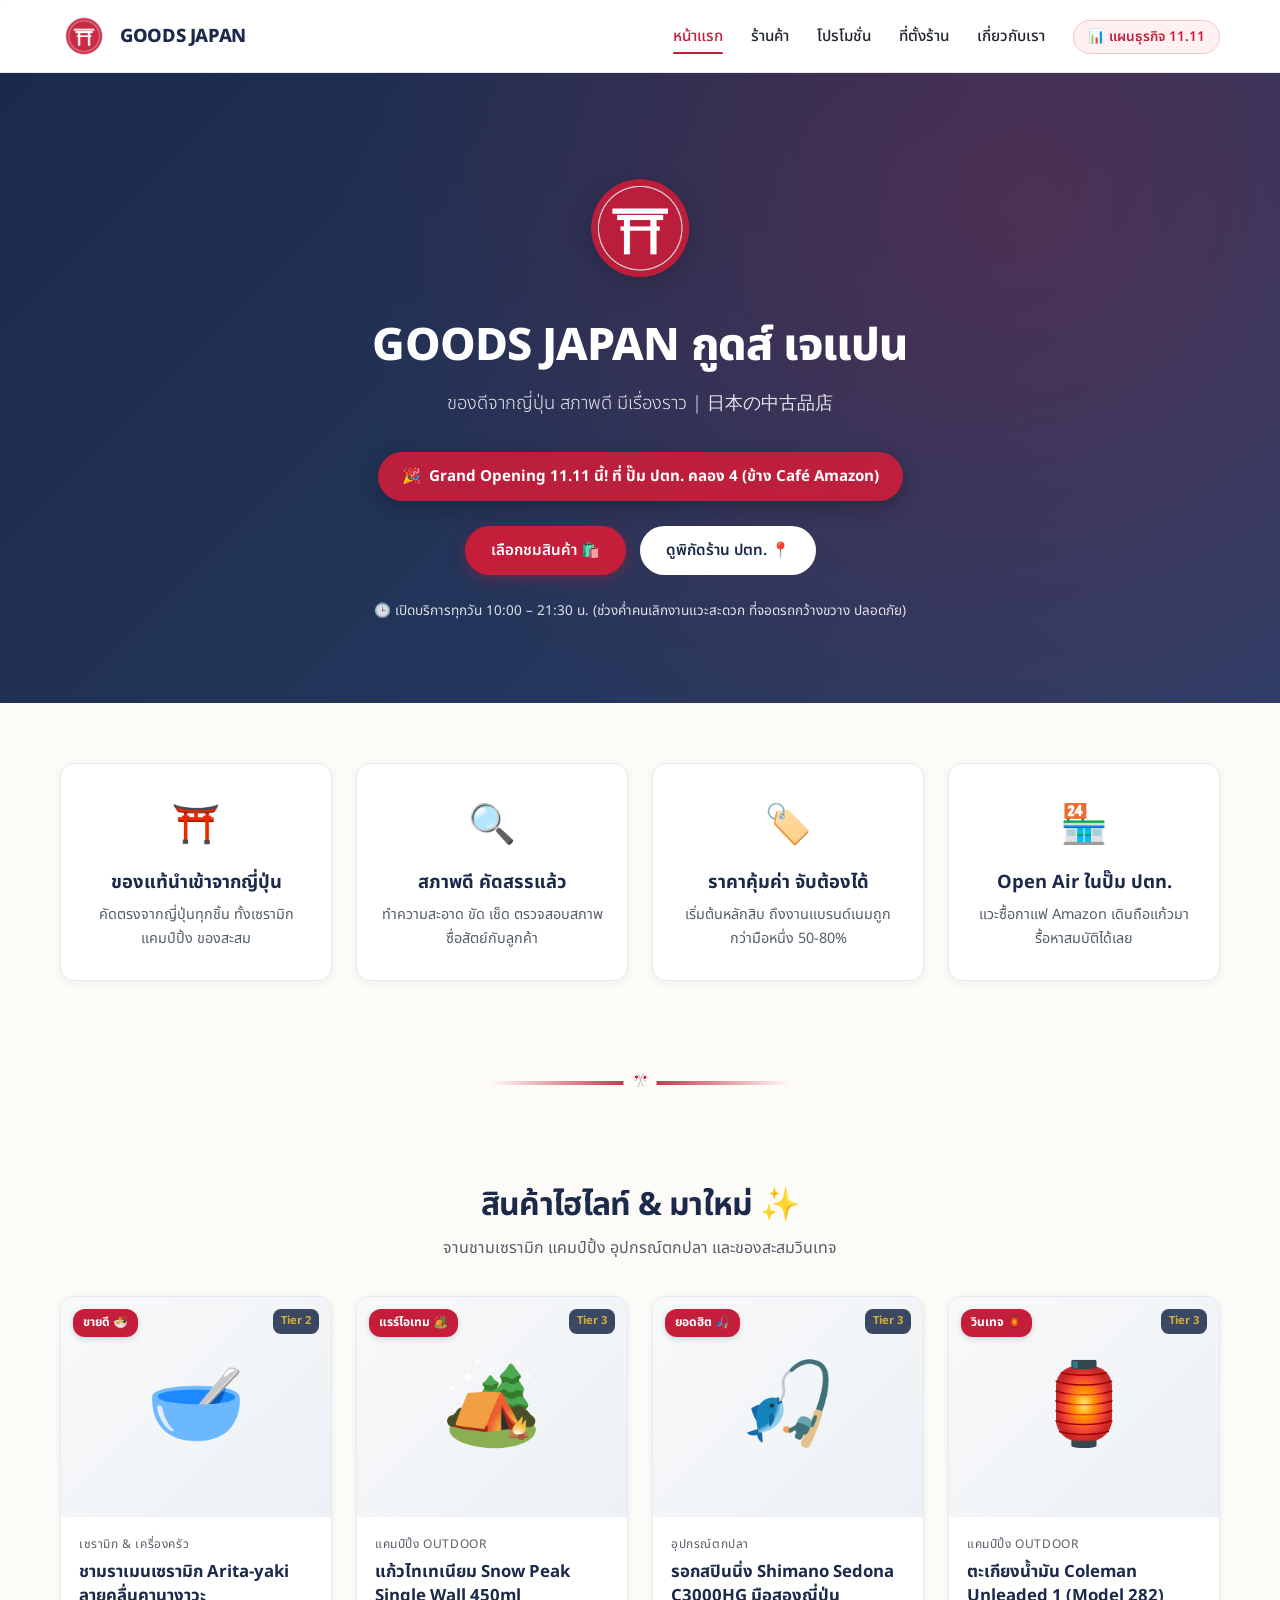
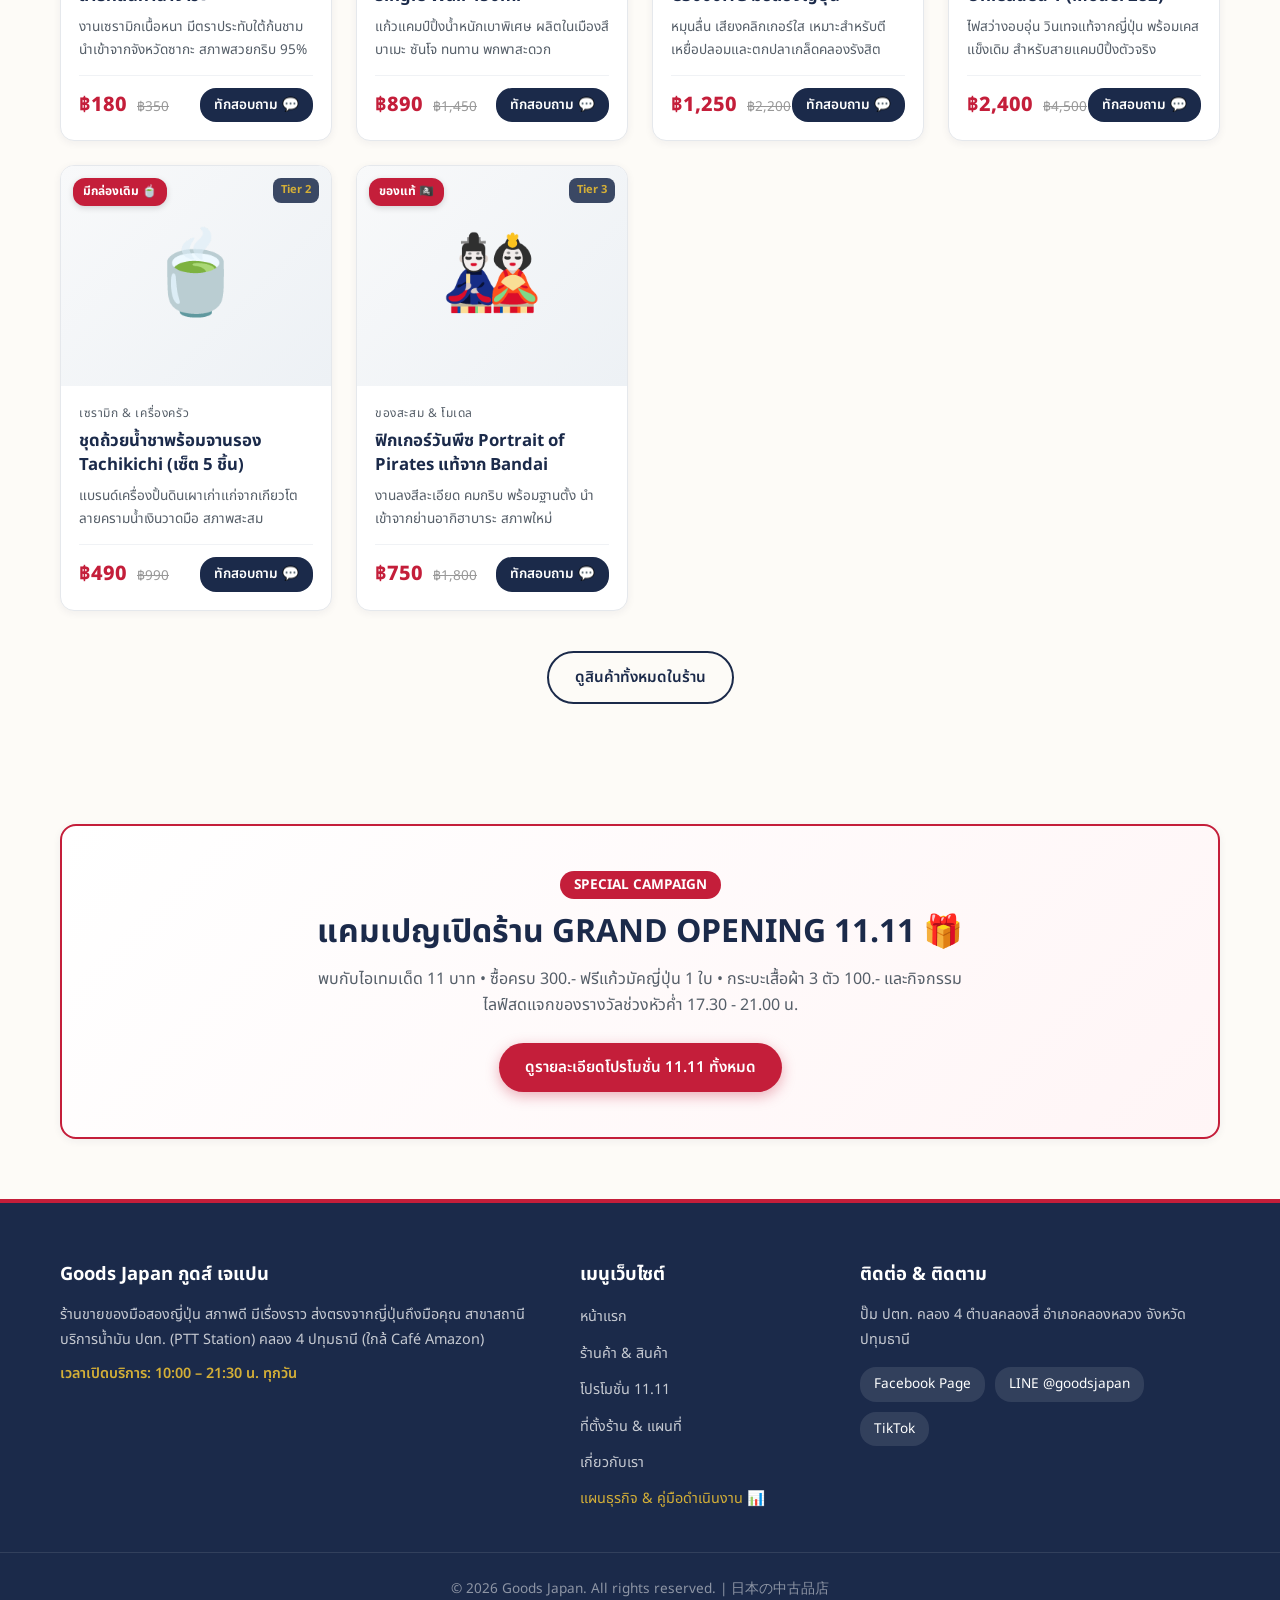
==== index.html @ 7180707f "Goods Japan website with PWA (installable Android app) - Shop pages: index, shop, promotions, locati" ====
<!DOCTYPE html>
<html lang="th">
<head>
    <meta charset="UTF-8">
    <meta name="viewport" content="width=device-width, initial-scale=1.0">
    <title>Goods Japan (กูดส์ เจแปน) - ของดีจากญี่ปุ่น สภาพดี มีเรื่องราว | ปตท. คลอง 4</title>
    <meta name="description" content="Goods Japan กูดส์ เจแปน ร้านขายสินค้ามือสองคุณภาพดี นำเข้าจากญี่ปุ่น ปั๊ม ปตท. คลอง 4 ข้าง Café Amazon ปทุมธานี">
    <meta property="og:title" content="Goods Japan (กูดส์ เจแปน) - ของดีจากญี่ปุ่น">
    <meta property="og:description" content="ร้านขายสินค้ามือสองคุณภาพดี นำเข้าจากญี่ปุ่น ในปั๊ม ปตท. คลอง 4 ปทุมธานี">
    <meta property="og:image" content="assets/images/poster.jpg">
    <link rel="icon" href="assets/images/logo.png">
    <!-- PWA: ติดตั้งเป็นแอปบนมือถือ -->
    <link rel="manifest" href="manifest.webmanifest">
    <meta name="theme-color" content="#C41E3A">
    <meta name="mobile-web-app-capable" content="yes">
    <meta name="apple-mobile-web-app-capable" content="yes">
    <meta name="apple-mobile-web-app-title" content="Goods Japan">
    <meta name="apple-mobile-web-app-status-bar-style" content="default">
    <link rel="apple-touch-icon" href="assets/icons/apple-touch-icon.png">
    
    <link rel="preconnect" href="https://fonts.googleapis.com">
    <link rel="preconnect" href="https://fonts.gstatic.com" crossorigin>
    <link href="https://fonts.googleapis.com/css2?family=Noto+Sans+Thai:wght@300;400;500;600;700;800&family=Noto+Serif+JP:wght@400;700&display=swap" rel="stylesheet">
    
    <link rel="stylesheet" href="css/style.css">
    <link rel="stylesheet" href="css/animations.css">
    <link rel="stylesheet" href="css/responsive.css">
</head>
<body>
    <header>
        <nav class="navbar">
            <div class="nav-container container">
                <div class="logo-container">
                    <a href="index.html">
                        <img src="assets/images/logo.png" alt="Goods Japan Logo" class="logo-img">
                        <span style="font-weight: 800; color: var(--jp-navy); font-size: 1.15rem; letter-spacing: -0.02em;">GOODS JAPAN</span>
                    </a>
                </div>
                <button class="hamburger" aria-label="Toggle navigation">
                    <span></span>
                    <span></span>
                    <span></span>
                </button>
                <ul class="nav-links">
                    <li><a href="index.html" class="nav-link active">หน้าแรก</a></li>
                    <li><a href="shop.html" class="nav-link">ร้านค้า</a></li>
                    <li><a href="promotions.html" class="nav-link">โปรโมชั่น</a></li>
                    <li><a href="location.html" class="nav-link">ที่ตั้งร้าน</a></li>
                    <li><a href="about.html" class="nav-link">เกี่ยวกับเรา</a></li>
                    <li><a href="business-plan.html" class="nav-link nav-badge-link">📊 แผนธุรกิจ 11.11</a></li>
                </ul>
            </div>
        </nav>
    </header>

    <main>
        <!-- Hero Section -->
        <section class="hero fade-in">
            <div class="hero-overlay"></div>
            <div class="hero-content container">
                <div style="display: inline-block; margin-bottom: 16px;">
                    <img src="assets/images/logo.png" alt="Goods Japan" style="max-width: 130px; height: auto; filter: drop-shadow(0 6px 12px rgba(0,0,0,0.2));">
                </div>
                <h1 class="hero-title">GOODS JAPAN กูดส์ เจแปน</h1>
                <p class="hero-subtitle">ของดีจากญี่ปุ่น สภาพดี มีเรื่องราว | 日本の中古品店</p>
                <div style="background: rgba(196, 30, 58, 0.95); color: white; padding: 12px 24px; border-radius: 30px; margin: 10px auto 25px auto; display: inline-flex; align-items: center; gap: 8px; font-weight: bold; font-size: 0.95rem; box-shadow: 0 6px 20px rgba(0,0,0,0.25);">
                    <span>🎉</span>
                    <span>Grand Opening 11.11 นี้! ที่ ปั๊ม ปตท. คลอง 4 (ข้าง Café Amazon)</span>
                </div>
                <div>
                    <a href="shop.html" class="btn btn-primary hero-cta">เลือกชมสินค้า 🛍️</a>
                    <a href="location.html" class="btn btn-secondary hero-cta" style="margin-left: 10px;">ดูพิกัดร้าน ปตท. 📍</a>
                </div>
                <div style="margin-top: 25px; font-size: 0.85rem; color: rgba(255,255,255,0.85);">
                    🕒 เปิดบริการทุกวัน 10:00 – 21:30 น. (ช่วงค่ำคนเลิกงานแวะสะดวก ที่จอดรถกว้างขวาง ปลอดภัย)
                </div>
            </div>
        </section>

        <!-- Features Section -->
        <section class="features-section section fade-in">
            <div class="container">
                <div class="features-grid">
                    <div class="feature-item">
                        <div class="feature-icon">⛩️</div>
                        <h3 class="feature-title">ของแท้นำเข้าจากญี่ปุ่น</h3>
                        <p class="feature-desc">คัดตรงจากญี่ปุ่นทุกชิ้น ทั้งเซรามิก แคมป์ปิ้ง ของสะสม</p>
                    </div>
                    <div class="feature-item">
                        <div class="feature-icon">🔍</div>
                        <h3 class="feature-title">สภาพดี คัดสรรแล้ว</h3>
                        <p class="feature-desc">ทำความสะอาด ขัด เช็ด ตรวจสอบสภาพ ซื่อสัตย์กับลูกค้า</p>
                    </div>
                    <div class="feature-item">
                        <div class="feature-icon">🏷️</div>
                        <h3 class="feature-title">ราคาคุ้มค่า จับต้องได้</h3>
                        <p class="feature-desc">เริ่มต้นหลักสิบ ถึงงานแบรนด์เนมถูกกว่ามือหนึ่ง 50-80%</p>
                    </div>
                    <div class="feature-item">
                        <div class="feature-icon">🏪</div>
                        <h3 class="feature-title">Open Air ในปั๊ม ปตท.</h3>
                        <p class="feature-desc">แวะซื้อกาแฟ Amazon เดินถือแก้วมารื้อหาสมบัติได้เลย</p>
                    </div>
                </div>
            </div>
        </section>

        <div class="torii-divider fade-in"></div>

        <!-- New Arrivals Section -->
        <section class="section fade-in">
            <div class="container">
                <h2 class="section-title">สินค้าไฮไลท์ & มาใหม่ ✨</h2>
                <p class="section-subtitle">จานชามเซรามิก แคมป์ปิ้ง อุปกรณ์ตกปลา และของสะสมวินเทจ</p>
                <div id="new-arrivals" class="product-grid">
                    <!-- Populated by js/products.js -->
                </div>
                <div style="text-align: center; margin-top: 40px;">
                    <a href="shop.html" class="btn btn-outline">ดูสินค้าทั้งหมดในร้าน</a>
                </div>
            </div>
        </section>

        <!-- Grand Opening 11.11 Banner -->
        <section class="promo-section section fade-in">
            <div class="container">
                <div class="promo-card promo-card-featured" style="text-align: center; padding: 45px 25px; border-radius: 16px;">
                    <span style="background: var(--jp-red); color: white; padding: 4px 14px; border-radius: 20px; font-size: 0.85rem; font-weight: bold;">SPECIAL CAMPAIGN</span>
                    <h2 class="promo-title" style="margin-top: 15px; font-size: 2rem; color: var(--jp-navy);">แคมเปญเปิดร้าน GRAND OPENING 11.11 🎁</h2>
                    <p class="promo-description" style="max-width: 650px; margin: 12px auto; font-size: 1rem; color: var(--jp-gray-text);">
                        พบกับไอเทมเด็ด 11 บาท • ซื้อครบ 300.- ฟรีแก้วมัคญี่ปุ่น 1 ใบ • กระบะเสื้อผ้า 3 ตัว 100.- 
                        และกิจกรรมไลฟ์สดแจกของรางวัลช่วงหัวค่ำ 17.30 - 21.00 น.
                    </p>
                    <div style="margin-top: 25px;">
                        <a href="promotions.html" class="btn btn-primary">ดูรายละเอียดโปรโมชั่น 11.11 ทั้งหมด</a>
                    </div>
                </div>
            </div>
        </section>
    </main>

    <footer class="footer">
        <div class="footer-container container">
            <div class="footer-col">
                <h3 class="footer-title">Goods Japan กูดส์ เจแปน</h3>
                <p class="footer-text">
                    ร้านขายของมือสองญี่ปุ่น สภาพดี มีเรื่องราว ส่งตรงจากญี่ปุ่นถึงมือคุณ 
                    สาขาสถานีบริการน้ำมัน ปตท. (PTT Station) คลอง 4 ปทุมธานี (ใกล้ Café Amazon)
                </p>
                <p class="footer-text" style="margin-top: 10px; color: var(--jp-gold); font-weight: 600;">
                    เวลาเปิดบริการ: 10:00 – 21:30 น. ทุกวัน
                </p>
            </div>
            <div class="footer-col">
                <h3 class="footer-title">เมนูเว็บไซต์</h3>
                <ul class="footer-links">
                    <li><a href="index.html" class="footer-link">หน้าแรก</a></li>
                    <li><a href="shop.html" class="footer-link">ร้านค้า & สินค้า</a></li>
                    <li><a href="promotions.html" class="footer-link">โปรโมชั่น 11.11</a></li>
                    <li><a href="location.html" class="footer-link">ที่ตั้งร้าน & แผนที่</a></li>
                    <li><a href="about.html" class="footer-link">เกี่ยวกับเรา</a></li>
                    <li><a href="business-plan.html" class="footer-link" style="color: var(--jp-gold);">แผนธุรกิจ & คู่มือดำเนินงาน 📊</a></li>
                </ul>
            </div>
            <div class="footer-col">
                <h3 class="footer-title">ติดต่อ & ติดตาม</h3>
                <p class="footer-text">ปั๊ม ปตท. คลอง 4 ตำบลคลองสี่ อำเภอคลองหลวง จังหวัดปทุมธานี</p>
                <div class="social-links">
                    <a href="https://facebook.com/goodsjapan" target="_blank" class="social-link">Facebook Page</a>
                    <a href="https://line.me/ti/p/~@goodsjapan" target="_blank" class="social-link">LINE @goodsjapan</a>
                    <a href="https://tiktok.com/@goodsjapan" target="_blank" class="social-link">TikTok</a>
                </div>
            </div>
        </div>
        <div class="footer-bottom">
            <p>&copy; 2026 Goods Japan. All rights reserved. | 日本の中古品店</p>
        </div>
    </footer>

    <script src="js/main.js"></script>
    <script src="js/sakura.js"></script>
    <script src="js/products.js"></script>
    <script src="js/promotions.js"></script>
    <script src="js/animations.js"></script>
    <script src="js/pwa.js"></script>
</body>
</html>
---- css/style.css ----
/* ==========================================================================
   Goods Japan (กูดส์ เจแปน) - Main Stylesheet
   Theme: Modern Japanese Vintage Aesthetic (Wa-Modern 和モダン)
   ========================================================================== */

:root {
    --jp-red: #C41E3A;          /* Akane-iro 茜色 */
    --jp-red-hover: #A3182E;
    --jp-navy: #1B2A4A;         /* Kon-iro 紺色 */
    --jp-navy-light: #2A3F68;
    --jp-gold: #D4AF37;         /* Kin-cha 金茶 */
    --jp-cream: #FDFBF7;        /* Shironeri 白練 */
    --jp-white: #FFFFFF;
    --jp-gray-bg: #F5F6F8;
    --jp-gray-text: #555E68;
    --jp-dark: #1F242D;
    --jp-border: #E5E8EC;
    --shadow-sm: 0 2px 8px rgba(27, 42, 74, 0.06);
    --shadow-md: 0 8px 24px rgba(27, 42, 74, 0.08);
    --shadow-lg: 0 16px 40px rgba(27, 42, 74, 0.12);
    --radius-sm: 8px;
    --radius-md: 14px;
    --radius-lg: 20px;
    --transition: all 0.25s cubic-bezier(0.4, 0, 0.2, 1);
}

* {
    margin: 0;
    padding: 0;
    box-sizing: border-box;
}

body {
    font-family: 'Noto Sans Thai', -apple-system, BlinkMacSystemFont, "Segoe UI", Roboto, sans-serif;
    background-color: var(--jp-cream);
    color: var(--jp-dark);
    line-height: 1.65;
    -webkit-font-smoothing: antialiased;
    overflow-x: hidden;
    position: relative;
}

/* Container */
.container {
    width: 100%;
    max-width: 1200px;
    margin: 0 auto;
    padding: 0 20px;
}

/* Typography */
h1, h2, h3, h4, h5, h6 {
    color: var(--jp-navy);
    font-weight: 700;
    line-height: 1.3;
}

.section-title {
    font-size: 2rem;
    text-align: center;
    margin-bottom: 8px;
    position: relative;
    letter-spacing: -0.02em;
}

.section-subtitle {
    text-align: center;
    color: var(--jp-gray-text);
    font-size: 1rem;
    margin-bottom: 35px;
}

.section {
    padding: 60px 0;
}

/* Torii Divider */
.torii-divider {
    height: 4px;
    background: linear-gradient(90deg, transparent 0%, var(--jp-red) 50%, transparent 100%);
    max-width: 300px;
    margin: 40px auto;
    position: relative;
}
.torii-divider::after {
    content: "🎌";
    position: absolute;
    top: -12px;
    left: 50%;
    transform: translateX(-50%);
    background: var(--jp-cream);
    padding: 0 8px;
    font-size: 14px;
}

/* ==========================================================================
   Header & Navbar
   ========================================================================== */
header {
    position: sticky;
    top: 0;
    z-index: 1000;
    background: rgba(255, 255, 255, 0.95);
    backdrop-filter: blur(12px);
    border-bottom: 1px solid var(--jp-border);
    transition: var(--transition);
}

.navbar {
    height: 72px;
    display: flex;
    align-items: center;
}

.nav-container {
    display: flex;
    justify-content: space-between;
    align-items: center;
    width: 100%;
}

.logo-container a {
    display: flex;
    align-items: center;
    gap: 12px;
    text-decoration: none;
}

.logo-img {
    height: 48px;
    width: auto;
    object-fit: contain;
    border-radius: 50%;
}

.nav-links {
    display: flex;
    list-style: none;
    gap: 28px;
    align-items: center;
}

.nav-link {
    text-decoration: none;
    color: var(--jp-dark);
    font-weight: 500;
    font-size: 0.95rem;
    padding: 6px 0;
    position: relative;
    transition: var(--transition);
}

.nav-link:hover,
.nav-link.active {
    color: var(--jp-red);
}

.nav-link.active::after,
.nav-link:hover::after {
    content: '';
    position: absolute;
    bottom: 0;
    left: 0;
    width: 100%;
    height: 2px;
    background-color: var(--jp-red);
    border-radius: 2px;
}

.nav-badge-link {
    background: #FFF0F2;
    color: var(--jp-red) !important;
    padding: 6px 14px !important;
    border-radius: 20px;
    font-size: 0.85rem;
    font-weight: 600;
    border: 1px solid rgba(196, 30, 58, 0.2);
}
.nav-badge-link:hover {
    background: var(--jp-red);
    color: white !important;
}
.nav-badge-link::after {
    display: none !important;
}

/* Hamburger */
.hamburger {
    display: none;
    background: none;
    border: none;
    cursor: pointer;
    flex-direction: column;
    gap: 5px;
    padding: 5px;
}

.hamburger span {
    display: block;
    width: 25px;
    height: 2.5px;
    background-color: var(--jp-navy);
    border-radius: 2px;
    transition: var(--transition);
}

/* ==========================================================================
   Hero Section
   ========================================================================== */
.hero {
    position: relative;
    padding: 90px 20px 80px 20px;
    background: linear-gradient(135deg, var(--jp-navy) 0%, var(--jp-navy-light) 100%);
    color: white;
    text-align: center;
    overflow: hidden;
}

.hero-overlay {
    position: absolute;
    inset: 0;
    background: radial-gradient(circle at 80% 20%, rgba(196, 30, 58, 0.25) 0%, transparent 60%);
    pointer-events: none;
}

.hero-content {
    position: relative;
    z-index: 2;
    max-width: 800px;
}

.hero-title {
    color: white;
    font-size: 2.8rem;
    font-weight: 800;
    letter-spacing: -0.02em;
    margin-bottom: 12px;
}

.hero-subtitle {
    font-size: 1.15rem;
    color: rgba(255, 255, 255, 0.88);
    font-weight: 300;
    margin-bottom: 24px;
}

/* Buttons */
.btn {
    display: inline-flex;
    align-items: center;
    justify-content: center;
    gap: 8px;
    padding: 12px 26px;
    border-radius: 30px;
    font-size: 0.95rem;
    font-weight: 600;
    text-decoration: none;
    cursor: pointer;
    transition: var(--transition);
    border: none;
}

.btn-primary {
    background-color: var(--jp-red);
    color: white;
    box-shadow: 0 4px 14px rgba(196, 30, 58, 0.35);
}

.btn-primary:hover {
    background-color: var(--jp-red-hover);
    transform: translateY(-2px);
    box-shadow: 0 6px 18px rgba(196, 30, 58, 0.45);
}

.btn-secondary {
    background-color: white;
    color: var(--jp-navy);
}

.btn-secondary:hover {
    background-color: #F8F9FA;
    transform: translateY(-2px);
}

.btn-outline {
    background: transparent;
    color: var(--jp-navy);
    border: 2px solid var(--jp-navy);
}

.btn-outline:hover {
    background: var(--jp-navy);
    color: white;
}

/* ==========================================================================
   Features Section
   ========================================================================== */
.features-grid {
    display: grid;
    grid-template-columns: repeat(auto-fit, minmax(240px, 1fr));
    gap: 24px;
}

.feature-item {
    background: white;
    padding: 30px 24px;
    border-radius: var(--radius-md);
    box-shadow: var(--shadow-sm);
    border: 1px solid var(--jp-border);
    transition: var(--transition);
    text-align: center;
}

.feature-item:hover {
    transform: translateY(-4px);
    box-shadow: var(--shadow-md);
    border-color: rgba(196, 30, 58, 0.3);
}

.feature-icon {
    font-size: 2.4rem;
    margin-bottom: 14px;
}

.feature-title {
    font-size: 1.15rem;
    margin-bottom: 8px;
}

.feature-desc {
    font-size: 0.9rem;
    color: var(--jp-gray-text);
}

/* ==========================================================================
   Product Grid & Card
   ========================================================================== */
.product-grid {
    display: grid;
    grid-template-columns: repeat(auto-fill, minmax(260px, 1fr));
    gap: 24px;
}

.product-card {
    background: white;
    border-radius: var(--radius-md);
    overflow: hidden;
    box-shadow: var(--shadow-sm);
    border: 1px solid var(--jp-border);
    transition: var(--transition);
    display: flex;
    flex-direction: column;
    position: relative;
}

.product-card:hover {
    transform: translateY(-5px);
    box-shadow: var(--shadow-md);
    border-color: rgba(196, 30, 58, 0.3);
}

.product-image-wrap {
    position: relative;
    width: 100%;
    height: 220px;
    background-color: #F8F9FA;
    overflow: hidden;
    display: flex;
    align-items: center;
    justify-content: center;
}

.product-image {
    width: 100%;
    height: 100%;
    object-fit: cover;
    transition: transform 0.4s ease;
}

.product-card:hover .product-image {
    transform: scale(1.05);
}

.product-badge {
    position: absolute;
    top: 12px;
    left: 12px;
    background: var(--jp-red);
    color: white;
    font-size: 0.75rem;
    font-weight: 700;
    padding: 4px 10px;
    border-radius: 12px;
    box-shadow: 0 2px 6px rgba(0,0,0,0.15);
    z-index: 2;
}

.product-tier-badge {
    position: absolute;
    top: 12px;
    right: 12px;
    background: rgba(27, 42, 74, 0.85);
    backdrop-filter: blur(4px);
    color: var(--jp-gold);
    font-size: 0.7rem;
    font-weight: 700;
    padding: 3px 8px;
    border-radius: 8px;
    z-index: 2;
}

.product-body {
    padding: 18px;
    display: flex;
    flex-direction: column;
    flex-grow: 1;
}

.product-category {
    font-size: 0.75rem;
    text-transform: uppercase;
    color: var(--jp-gray-text);
    letter-spacing: 0.05em;
    margin-bottom: 6px;
}

.product-title {
    font-size: 1.05rem;
    color: var(--jp-navy);
    font-weight: 700;
    margin-bottom: 8px;
    line-height: 1.4;
}

.product-desc {
    font-size: 0.85rem;
    color: var(--jp-gray-text);
    margin-bottom: 14px;
    flex-grow: 1;
}

.product-footer {
    display: flex;
    justify-content: space-between;
    align-items: center;
    padding-top: 12px;
    border-top: 1px solid #F0F2F5;
}

.product-price {
    font-size: 1.25rem;
    font-weight: 800;
    color: var(--jp-red);
}

.product-price-old {
    font-size: 0.85rem;
    text-decoration: line-through;
    color: #999;
    margin-left: 6px;
    font-weight: normal;
}

.btn-inquire {
    padding: 6px 14px;
    font-size: 0.85rem;
    border-radius: 16px;
    background: var(--jp-navy);
    color: white;
    text-decoration: none;
    font-weight: 600;
    transition: var(--transition);
}

.btn-inquire:hover {
    background: var(--jp-red);
}

/* ==========================================================================
   Filter Bar & Search (Shop)
   ========================================================================== */
.filter-bar {
    background: white;
    padding: 20px;
    border-radius: var(--radius-md);
    box-shadow: var(--shadow-sm);
    border: 1px solid var(--jp-border);
    margin-bottom: 35px;
    display: flex;
    flex-direction: column;
    gap: 18px;
}

.filter-top-row {
    display: flex;
    gap: 15px;
    align-items: center;
    justify-content: space-between;
    flex-wrap: wrap;
}

.search-box {
    flex: 1;
    min-width: 250px;
}

.form-input {
    width: 100%;
    padding: 12px 18px;
    border-radius: 25px;
    border: 1px solid var(--jp-border);
    font-family: inherit;
    font-size: 0.95rem;
    outline: none;
    transition: var(--transition);
    background: #FAFAFA;
}

.form-input:focus {
    border-color: var(--jp-red);
    background: white;
    box-shadow: 0 0 0 3px rgba(196, 30, 58, 0.1);
}

.filter-group {
    display: flex;
    flex-wrap: wrap;
    gap: 8px;
}

.filter-btn {
    padding: 8px 16px;
    border-radius: 20px;
    border: 1px solid var(--jp-border);
    background: white;
    color: var(--jp-dark);
    font-size: 0.88rem;
    cursor: pointer;
    font-weight: 500;
    transition: var(--transition);
}

.filter-btn:hover {
    border-color: var(--jp-red);
    color: var(--jp-red);
}

.filter-btn.active {
    background: var(--jp-red);
    color: white;
    border-color: var(--jp-red);
}

/* ==========================================================================
   Promotions & Countdown
   ========================================================================== */
.promo-grid {
    display: grid;
    grid-template-columns: repeat(auto-fill, minmax(320px, 1fr));
    gap: 24px;
}

.promo-card {
    background: white;
    border-radius: var(--radius-md);
    padding: 28px;
    box-shadow: var(--shadow-sm);
    border: 1px solid var(--jp-border);
    transition: var(--transition);
    position: relative;
    overflow: hidden;
}

.promo-card:hover {
    transform: translateY(-4px);
    box-shadow: var(--shadow-md);
}

.promo-card-featured {
    border: 2px solid var(--jp-red);
    background: linear-gradient(135deg, #FFFFFF 0%, #FFF5F6 100%);
}

.promo-tag {
    display: inline-block;
    padding: 4px 12px;
    border-radius: 12px;
    background: var(--jp-navy);
    color: white;
    font-size: 0.75rem;
    font-weight: 700;
    margin-bottom: 12px;
}

.countdown-box {
    background: white;
    border-radius: var(--radius-lg);
    padding: 30px;
    box-shadow: var(--shadow-md);
    border: 1px solid var(--jp-border);
    max-width: 600px;
    margin: 0 auto 40px auto;
    text-align: center;
}

.countdown {
    display: flex;
    justify-content: center;
    gap: 16px;
    margin-top: 15px;
}

.countdown-item {
    background: var(--jp-navy);
    color: white;
    border-radius: 12px;
    padding: 12px 18px;
    min-width: 75px;
    display: flex;
    flex-direction: column;
    align-items: center;
}

.countdown-value {
    font-size: 2rem;
    font-weight: 800;
    color: var(--jp-gold);
    line-height: 1;
}

.countdown-label {
    font-size: 0.75rem;
    color: rgba(255, 255, 255, 0.75);
    margin-top: 4px;
}

/* ==========================================================================
   Footer
   ========================================================================== */
.footer {
    background-color: var(--jp-navy);
    color: rgba(255, 255, 255, 0.8);
    padding: 60px 0 25px 0;
    border-top: 4px solid var(--jp-red);
}

.footer-container {
    display: grid;
    grid-template-columns: 2fr 1fr 1.5fr;
    gap: 40px;
    margin-bottom: 40px;
}

.footer-title {
    color: white;
    font-size: 1.15rem;
    margin-bottom: 16px;
}

.footer-text {
    font-size: 0.9rem;
    line-height: 1.7;
    color: rgba(255, 255, 255, 0.75);
}

.footer-links {
    list-style: none;
    display: flex;
    flex-direction: column;
    gap: 10px;
}

.footer-link {
    color: rgba(255, 255, 255, 0.75);
    text-decoration: none;
    font-size: 0.9rem;
    transition: var(--transition);
}

.footer-link:hover {
    color: var(--jp-gold);
    padding-left: 4px;
}

.social-links {
    display: flex;
    gap: 10px;
    margin-top: 15px;
    flex-wrap: wrap;
}

.social-link {
    background: rgba(255, 255, 255, 0.1);
    color: white;
    text-decoration: none;
    padding: 6px 14px;
    border-radius: 16px;
    font-size: 0.85rem;
    transition: var(--transition);
}

.social-link:hover {
    background: var(--jp-red);
    color: white;
}

.footer-bottom {
    text-align: center;
    padding-top: 25px;
    border-top: 1px solid rgba(255, 255, 255, 0.1);
    font-size: 0.85rem;
    color: rgba(255, 255, 255, 0.5);
}

/* ==========================================================================
   Sakura Canvas Container
   ========================================================================== */
#sakura-canvas {
    position: fixed;
    top: 0;
    left: 0;
    width: 100vw;
    height: 100vh;
    pointer-events: none;
    z-index: 999;
}
---- css/animations.css ----
/* ==========================================================================
   Goods Japan - Animations Stylesheet
   ========================================================================== */

/* Fade In on scroll */
.fade-in {
    opacity: 0;
    transform: translateY(20px);
    transition: opacity 0.6s ease-out, transform 0.6s ease-out;
}

.fade-in.is-visible {
    opacity: 1;
    transform: translateY(0);
}

/* Subtle float */
@keyframes float {
    0%, 100% {
        transform: translateY(0);
    }
    50% {
        transform: translateY(-8px);
    }
}

.floating {
    animation: float 4s ease-in-out infinite;
}

/* Pulse badge */
@keyframes pulseBadge {
    0% {
        box-shadow: 0 0 0 0 rgba(196, 30, 58, 0.6);
    }
    70% {
        box-shadow: 0 0 0 10px rgba(196, 30, 58, 0);
    }
    100% {
        box-shadow: 0 0 0 0 rgba(196, 30, 58, 0);
    }
}

.pulse-badge {
    animation: pulseBadge 2s infinite;
}

/* Glow */
@keyframes goldGlow {
    0%, 100% {
        border-color: rgba(212, 175, 55, 0.4);
    }
    50% {
        border-color: rgba(212, 175, 55, 0.9);
    }
}

.gold-glow {
    animation: goldGlow 3s infinite;
}
---- css/responsive.css ----
/* ==========================================================================
   Goods Japan - Responsive Stylesheet
   ========================================================================== */

@media (max-width: 992px) {
    .hero-title {
        font-size: 2.3rem;
    }

    .footer-container {
        grid-template-columns: 1fr 1fr;
        gap: 30px;
    }

    .footer-container > div:first-child {
        grid-column: 1 / -1;
    }
}

@media (max-width: 768px) {
    .hamburger {
        display: flex;
    }

    .nav-links {
        position: fixed;
        top: 72px;
        left: 0;
        right: 0;
        background: white;
        flex-direction: column;
        padding: 24px;
        gap: 16px;
        border-bottom: 1px solid var(--jp-border);
        box-shadow: var(--shadow-md);
        display: none;
    }

    .nav-links.active {
        display: flex;
    }

    .hero {
        padding: 60px 15px;
    }

    .hero-title {
        font-size: 1.9rem;
    }

    .hero-subtitle {
        font-size: 1rem;
    }

    .features-grid {
        grid-template-columns: 1fr 1fr;
    }

    .product-grid {
        grid-template-columns: repeat(auto-fill, minmax(200px, 1fr));
        gap: 16px;
    }

    .product-image-wrap {
        height: 180px;
    }

    .filter-top-row {
        flex-direction: column;
        align-items: stretch;
    }

    .footer-container {
        grid-template-columns: 1fr;
    }
}

@media (max-width: 480px) {
    .hero-title {
        font-size: 1.65rem;
    }

    .features-grid {
        grid-template-columns: 1fr;
    }

    .product-grid {
        grid-template-columns: 1fr;
    }

    .countdown-item {
        min-width: 60px;
        padding: 8px 12px;
    }

    .countdown-value {
        font-size: 1.5rem;
    }
}
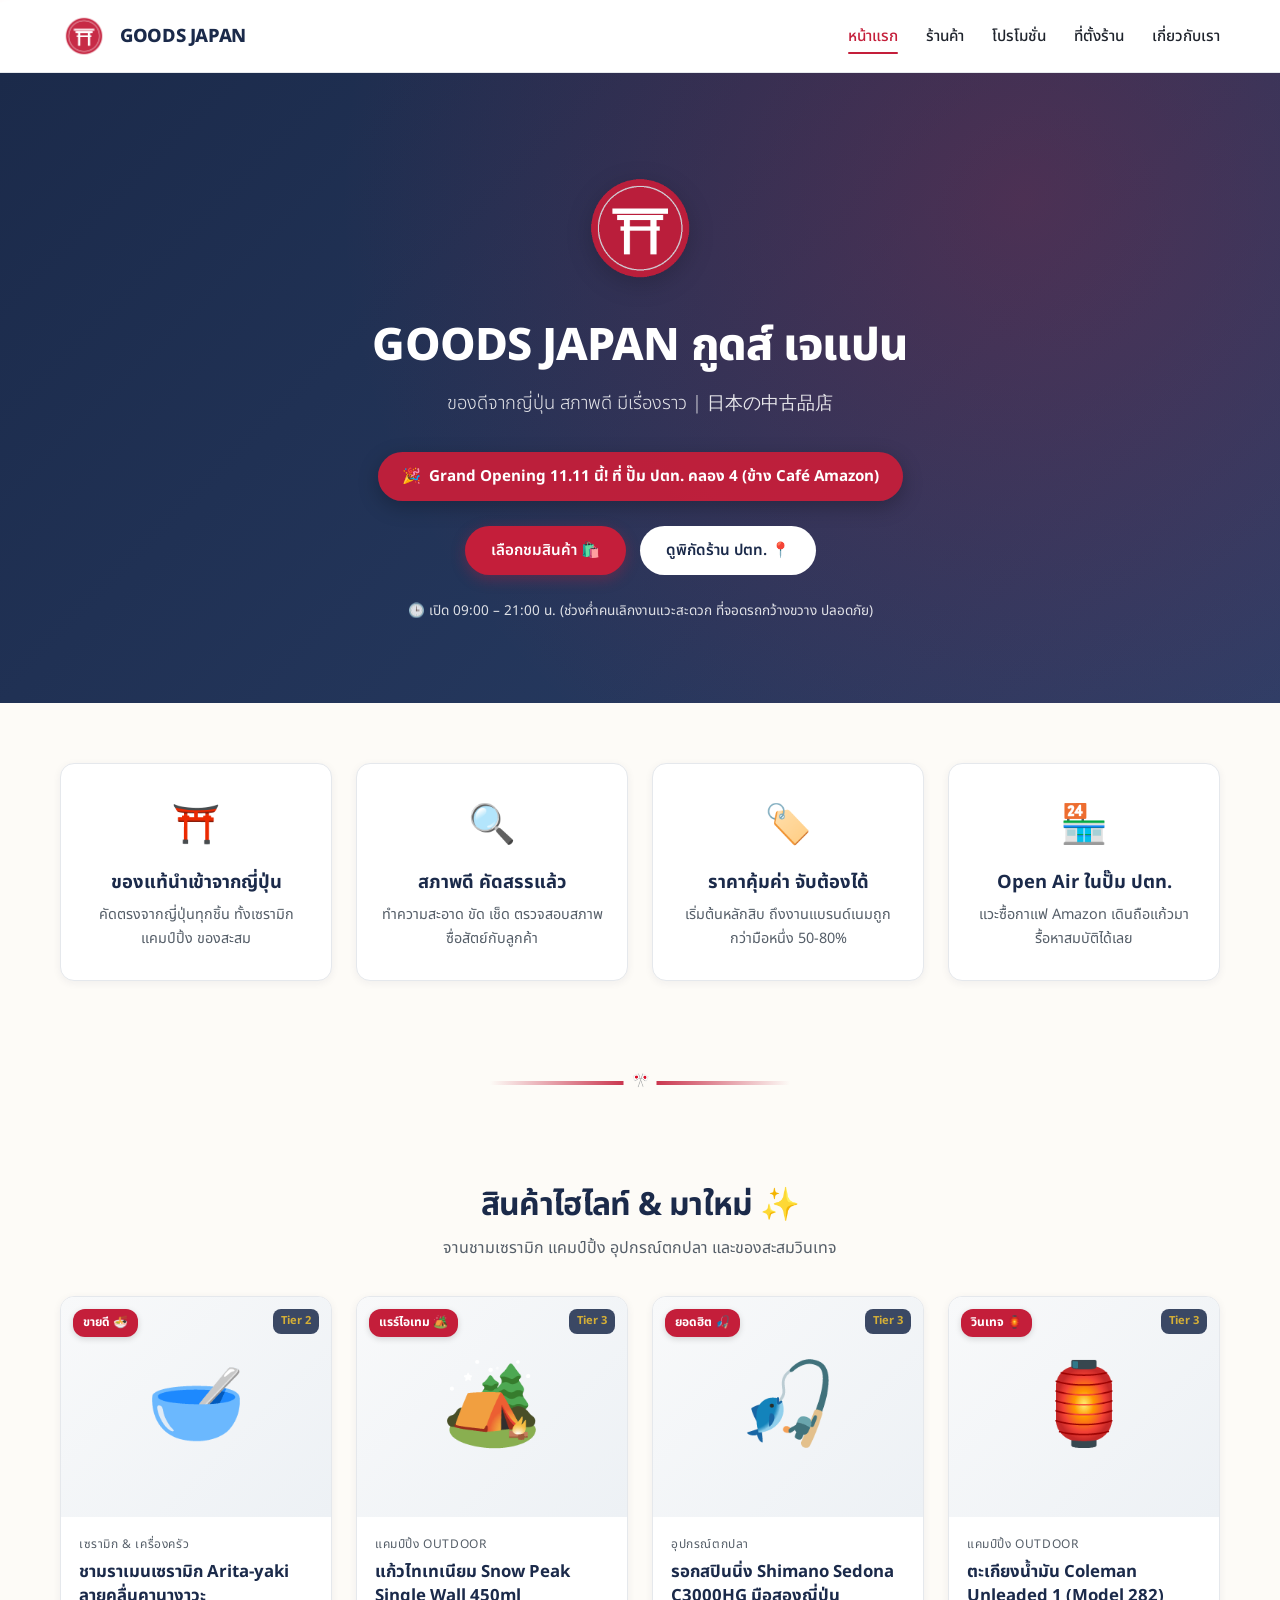
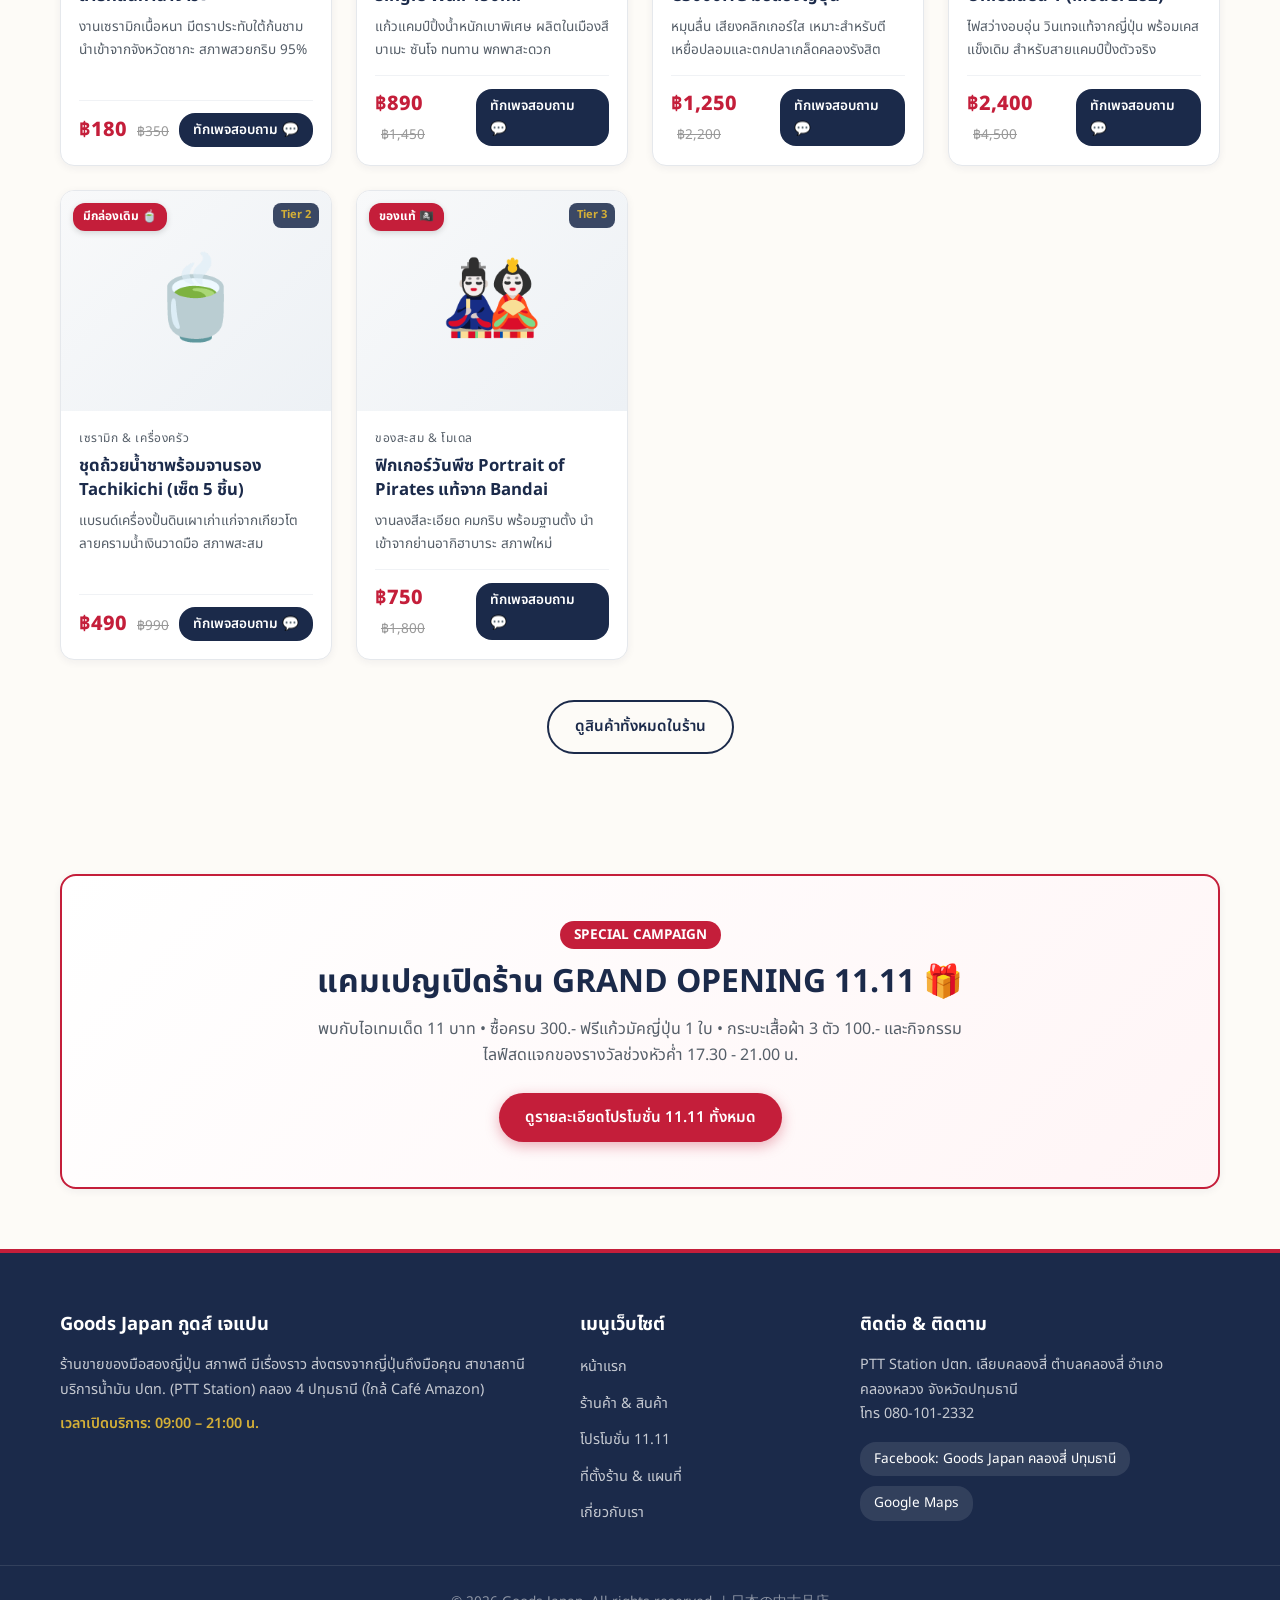
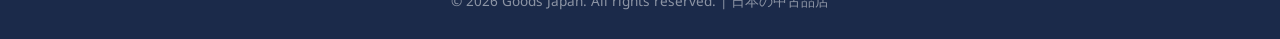
==== commit 3137a44f: "Update shop contact info: phone, hours 09:00-21:00, Google Maps, Facebook page; remove LINE/TikTok C" ====
--- a/index.html
+++ b/index.html
@@ -47,7 +47,6 @@
                     <li><a href="promotions.html" class="nav-link">โปรโมชั่น</a></li>
                     <li><a href="location.html" class="nav-link">ที่ตั้งร้าน</a></li>
                     <li><a href="about.html" class="nav-link">เกี่ยวกับเรา</a></li>
-                    <li><a href="business-plan.html" class="nav-link nav-badge-link">📊 แผนธุรกิจ 11.11</a></li>
                 </ul>
             </div>
         </nav>
@@ -72,7 +71,7 @@
                     <a href="location.html" class="btn btn-secondary hero-cta" style="margin-left: 10px;">ดูพิกัดร้าน ปตท. 📍</a>
                 </div>
                 <div style="margin-top: 25px; font-size: 0.85rem; color: rgba(255,255,255,0.85);">
-                    🕒 เปิดบริการทุกวัน 10:00 – 21:30 น. (ช่วงค่ำคนเลิกงานแวะสะดวก ที่จอดรถกว้างขวาง ปลอดภัย)
+                    🕒 เปิด 09:00 – 21:00 น. (ช่วงค่ำคนเลิกงานแวะสะดวก ที่จอดรถกว้างขวาง ปลอดภัย)
                 </div>
             </div>
         </section>
@@ -148,7 +147,7 @@
                     สาขาสถานีบริการน้ำมัน ปตท. (PTT Station) คลอง 4 ปทุมธานี (ใกล้ Café Amazon)
                 </p>
                 <p class="footer-text" style="margin-top: 10px; color: var(--jp-gold); font-weight: 600;">
-                    เวลาเปิดบริการ: 10:00 – 21:30 น. ทุกวัน
+                    เวลาเปิดบริการ: 09:00 – 21:00 น.
                 </p>
             </div>
             <div class="footer-col">
@@ -159,16 +158,15 @@
                     <li><a href="promotions.html" class="footer-link">โปรโมชั่น 11.11</a></li>
                     <li><a href="location.html" class="footer-link">ที่ตั้งร้าน & แผนที่</a></li>
                     <li><a href="about.html" class="footer-link">เกี่ยวกับเรา</a></li>
-                    <li><a href="business-plan.html" class="footer-link" style="color: var(--jp-gold);">แผนธุรกิจ & คู่มือดำเนินงาน 📊</a></li>
                 </ul>
             </div>
             <div class="footer-col">
                 <h3 class="footer-title">ติดต่อ & ติดตาม</h3>
-                <p class="footer-text">ปั๊ม ปตท. คลอง 4 ตำบลคลองสี่ อำเภอคลองหลวง จังหวัดปทุมธานี</p>
+                <p class="footer-text">PTT Station ปตท. เลียบคลองสี่ ตำบลคลองสี่ อำเภอคลองหลวง จังหวัดปทุมธานี</p>
+                <p class="footer-text">โทร <a href="tel:0801012332" class="footer-link">080-101-2332</a></p>
                 <div class="social-links">
-                    <a href="https://facebook.com/goodsjapan" target="_blank" class="social-link">Facebook Page</a>
-                    <a href="https://line.me/ti/p/~@goodsjapan" target="_blank" class="social-link">LINE @goodsjapan</a>
-                    <a href="https://tiktok.com/@goodsjapan" target="_blank" class="social-link">TikTok</a>
+                    <a href="https://www.facebook.com/profile.php?id=61595247456619" target="_blank" rel="noopener" class="social-link">Facebook: Goods Japan คลองสี่ ปทุมธานี</a>
+                    <a href="https://share.google/IeLH9914CwWTnxFZs" target="_blank" rel="noopener" class="social-link">Google Maps</a>
                 </div>
             </div>
         </div>
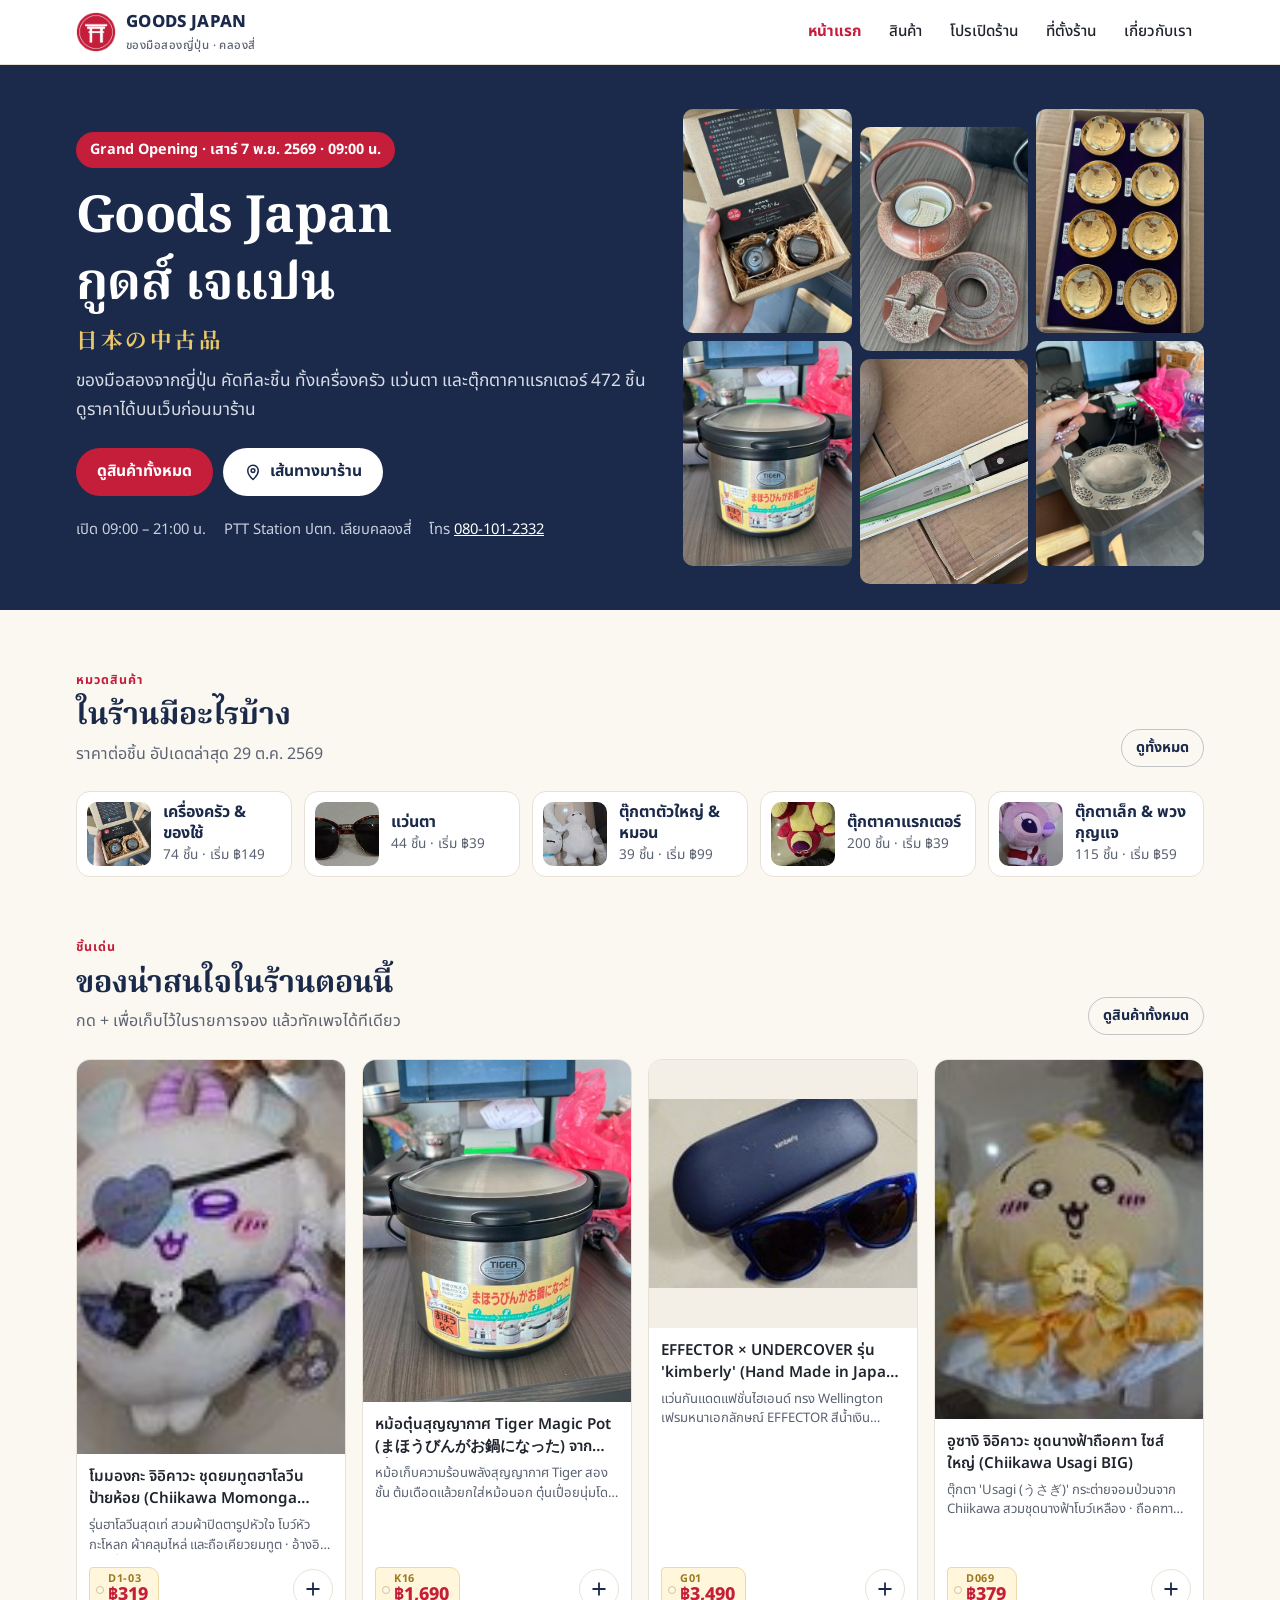
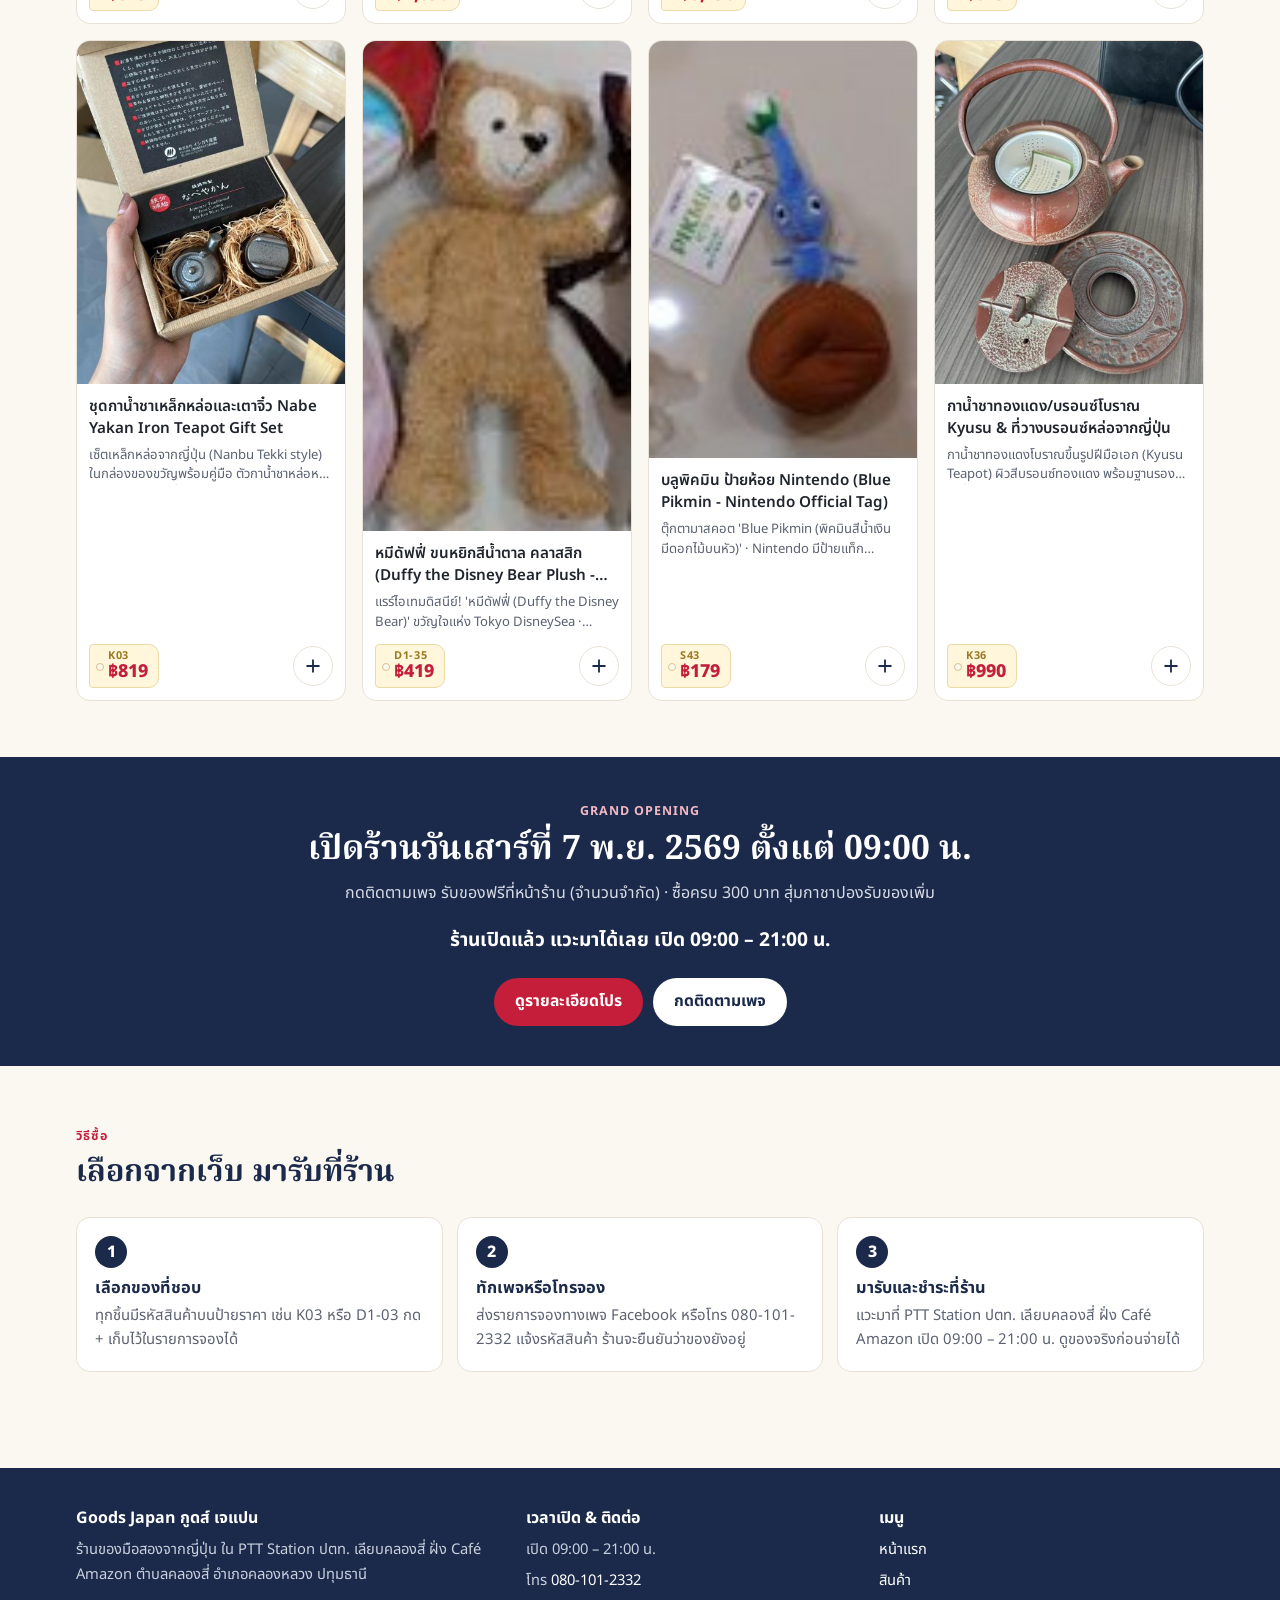
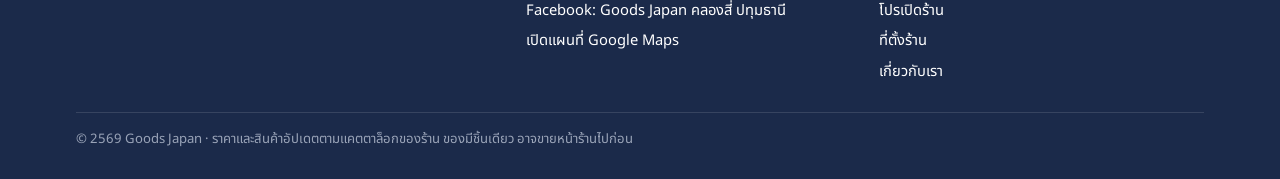
==== commit 20ddf03e: "Real catalog: 472 products from GoodsJapan_Catalog_v3 with photos, shop filters and reserve list; re" ====
--- a/index.html
+++ b/index.html
@@ -2,12 +2,13 @@
 <html lang="th">
 <head>
     <meta charset="UTF-8">
-    <meta name="viewport" content="width=device-width, initial-scale=1.0">
-    <title>Goods Japan (กูดส์ เจแปน) - ของดีจากญี่ปุ่น สภาพดี มีเรื่องราว | ปตท. คลอง 4</title>
-    <meta name="description" content="Goods Japan กูดส์ เจแปน ร้านขายสินค้ามือสองคุณภาพดี นำเข้าจากญี่ปุ่น ปั๊ม ปตท. คลอง 4 ข้าง Café Amazon ปทุมธานี">
-    <meta property="og:title" content="Goods Japan (กูดส์ เจแปน) - ของดีจากญี่ปุ่น">
-    <meta property="og:description" content="ร้านขายสินค้ามือสองคุณภาพดี นำเข้าจากญี่ปุ่น ในปั๊ม ปตท. คลอง 4 ปทุมธานี">
-    <meta property="og:image" content="assets/images/poster.jpg">
+    <meta name="viewport" content="width=device-width, initial-scale=1.0, viewport-fit=cover">
+    <title>Goods Japan กูดส์ เจแปน | ของมือสองญี่ปุ่น คลองสี่ ปทุมธานี</title>
+    <meta name="description" content="ร้านของมือสองจากญี่ปุ่น ใน PTT Station ปตท. เลียบคลองสี่ ปทุมธานี เครื่องครัว แว่นตา ตุ๊กตาคาแรกเตอร์ เปิด 09:00–21:00 น.">
+    <meta property="og:type" content="website">
+    <meta property="og:title" content="Goods Japan กูดส์ เจแปน | ของมือสองญี่ปุ่น คลองสี่ ปทุมธานี">
+    <meta property="og:description" content="ร้านของมือสองจากญี่ปุ่น ใน PTT Station ปตท. เลียบคลองสี่ ปทุมธานี เครื่องครัว แว่นตา ตุ๊กตาคาแรกเตอร์ เปิด 09:00–21:00 น.">
+    <meta property="og:image" content="assets/images/og-cover.jpg">
     <link rel="icon" href="assets/images/logo.png">
     <!-- PWA: ติดตั้งเป็นแอปบนมือถือ -->
     <link rel="manifest" href="manifest.webmanifest">
@@ -17,169 +18,115 @@
     <meta name="apple-mobile-web-app-title" content="Goods Japan">
     <meta name="apple-mobile-web-app-status-bar-style" content="default">
     <link rel="apple-touch-icon" href="assets/icons/apple-touch-icon.png">
-    
     <link rel="preconnect" href="https://fonts.googleapis.com">
     <link rel="preconnect" href="https://fonts.gstatic.com" crossorigin>
-    <link href="https://fonts.googleapis.com/css2?family=Noto+Sans+Thai:wght@300;400;500;600;700;800&family=Noto+Serif+JP:wght@400;700&display=swap" rel="stylesheet">
-    
-    <link rel="stylesheet" href="css/style.css">
-    <link rel="stylesheet" href="css/animations.css">
-    <link rel="stylesheet" href="css/responsive.css">
+    <link href="https://fonts.googleapis.com/css2?family=Noto+Sans+Thai:wght@400;500;600;700;800&family=Noto+Serif+Thai:wght@600;700&family=Noto+Serif+JP:wght@700&display=swap" rel="stylesheet">
+    <link rel="stylesheet" href="css/site.css">
 </head>
-<body>
-    <header>
-        <nav class="navbar">
-            <div class="nav-container container">
-                <div class="logo-container">
-                    <a href="index.html">
-                        <img src="assets/images/logo.png" alt="Goods Japan Logo" class="logo-img">
-                        <span style="font-weight: 800; color: var(--jp-navy); font-size: 1.15rem; letter-spacing: -0.02em;">GOODS JAPAN</span>
-                    </a>
-                </div>
-                <button class="hamburger" aria-label="Toggle navigation">
-                    <span></span>
-                    <span></span>
-                    <span></span>
-                </button>
-                <ul class="nav-links">
-                    <li><a href="index.html" class="nav-link active">หน้าแรก</a></li>
-                    <li><a href="shop.html" class="nav-link">ร้านค้า</a></li>
-                    <li><a href="promotions.html" class="nav-link">โปรโมชั่น</a></li>
-                    <li><a href="location.html" class="nav-link">ที่ตั้งร้าน</a></li>
-                    <li><a href="about.html" class="nav-link">เกี่ยวกับเรา</a></li>
-                </ul>
-            </div>
-        </nav>
+<body data-reserve>
+    <header class="site-header">
+        <div class="wrap">
+            <a class="brand" href="index.html">
+                <img src="assets/icons/icon-192.png" alt="" width="40" height="40">
+                <span><b>GOODS JAPAN</b><small>ของมือสองญี่ปุ่น · คลองสี่</small></span>
+            </a>
+            <button class="menu-btn" type="button" aria-label="เมนู" aria-expanded="false" aria-controls="site-nav"><svg viewBox="0 0 24 24" fill="none" stroke="currentColor" stroke-width="2" stroke-linecap="round"><path d="M4 7h16M4 12h16M4 17h16"/></svg></button>
+            <ul class="nav" id="site-nav"><li><a href="index.html" aria-current="page">หน้าแรก</a></li><li><a href="shop.html">สินค้า</a></li><li><a href="promotions.html">โปรเปิดร้าน</a></li><li><a href="location.html">ที่ตั้งร้าน</a></li><li><a href="about.html">เกี่ยวกับเรา</a></li></ul>
+        </div>
     </header>
 
     <main>
-        <!-- Hero Section -->
-        <section class="hero fade-in">
-            <div class="hero-overlay"></div>
-            <div class="hero-content container">
-                <div style="display: inline-block; margin-bottom: 16px;">
-                    <img src="assets/images/logo.png" alt="Goods Japan" style="max-width: 130px; height: auto; filter: drop-shadow(0 6px 12px rgba(0,0,0,0.2));">
+        <section class="hero">
+            <div class="wrap">
+                <div>
+                    <span class="chip-open">Grand Opening · เสาร์ 7 พ.ย. 2569 · 09:00 น.</span>
+                    <h1>Goods Japan<br>กูดส์ เจแปน<span class="jp">日本の中古品</span></h1>
+                    <p class="lead">ของมือสองจากญี่ปุ่น คัดทีละชิ้น ทั้งเครื่องครัว แว่นตา และตุ๊กตาคาแรกเตอร์ <span class="num" data-count="all">472</span> ชิ้น ดูราคาได้บนเว็บก่อนมาร้าน</p>
+                    <div class="actions">
+                        <a class="btn btn-red" href="shop.html">ดูสินค้าทั้งหมด</a>
+                        <a class="btn btn-light" href="https://share.google/IeLH9914CwWTnxFZs" target="_blank" rel="noopener"><svg viewBox="0 0 24 24" fill="none" stroke="currentColor" stroke-width="2" stroke-linecap="round" stroke-linejoin="round"><path d="M12 22s7-6.2 7-12a7 7 0 1 0-14 0c0 5.8 7 12 7 12z"/><circle cx="12" cy="10" r="2.5"/></svg> เส้นทางมาร้าน</a>
+                    </div>
+                    <div class="facts">
+                        <span>เปิด 09:00 – 21:00 น.</span>
+                        <span>PTT Station ปตท. เลียบคลองสี่</span>
+                        <span>โทร <a href="tel:0801012332">080-101-2332</a></span>
+                    </div>
                 </div>
-                <h1 class="hero-title">GOODS JAPAN กูดส์ เจแปน</h1>
-                <p class="hero-subtitle">ของดีจากญี่ปุ่น สภาพดี มีเรื่องราว | 日本の中古品店</p>
-                <div style="background: rgba(196, 30, 58, 0.95); color: white; padding: 12px 24px; border-radius: 30px; margin: 10px auto 25px auto; display: inline-flex; align-items: center; gap: 8px; font-weight: bold; font-size: 0.95rem; box-shadow: 0 6px 20px rgba(0,0,0,0.25);">
-                    <span>🎉</span>
-                    <span>Grand Opening 11.11 นี้! ที่ ปั๊ม ปตท. คลอง 4 (ข้าง Café Amazon)</span>
+                <div class="hero-photos" id="hero-photos" aria-label="ตัวอย่างสินค้าในร้าน"></div>
+            </div>
+        </section>
+
+        <section class="section">
+            <div class="wrap">
+                <div class="section-head">
+                    <div><span class="eyebrow">หมวดสินค้า</span><h2>ในร้านมีอะไรบ้าง</h2><p>ราคาต่อชิ้น อัปเดตล่าสุด <span data-catalog-date>29 ต.ค. 2569</span></p></div>
+                    <a class="btn btn-ghost btn-sm" href="shop.html">ดูทั้งหมด</a>
                 </div>
-                <div>
-                    <a href="shop.html" class="btn btn-primary hero-cta">เลือกชมสินค้า 🛍️</a>
-                    <a href="location.html" class="btn btn-secondary hero-cta" style="margin-left: 10px;">ดูพิกัดร้าน ปตท. 📍</a>
+                <div class="cats" id="cat-tiles"></div>
+            </div>
+        </section>
+
+        <section class="section" style="padding-top:0">
+            <div class="wrap">
+                <div class="section-head">
+                    <div><span class="eyebrow">ชิ้นเด่น</span><h2>ของน่าสนใจในร้านตอนนี้</h2><p>กด + เพื่อเก็บไว้ในรายการจอง แล้วทักเพจได้ทีเดียว</p></div>
+                    <a class="btn btn-ghost btn-sm" href="shop.html">ดูสินค้าทั้งหมด</a>
                 </div>
-                <div style="margin-top: 25px; font-size: 0.85rem; color: rgba(255,255,255,0.85);">
-                    🕒 เปิด 09:00 – 21:00 น. (ช่วงค่ำคนเลิกงานแวะสะดวก ที่จอดรถกว้างขวาง ปลอดภัย)
+                <div class="grid" id="featured"></div>
+            </div>
+        </section>
+
+        <section class="band">
+            <div class="wrap">
+                <span class="eyebrow" style="color:#F2B8C3">Grand Opening</span>
+                <h2 style="font-size:clamp(1.5rem,4vw,2.1rem)">เปิดร้านวันเสาร์ที่ 7 พ.ย. 2569 ตั้งแต่ 09:00 น.</h2>
+                <p style="margin-top:8px">กดติดตามเพจ รับของฟรีที่หน้าร้าน (จำนวนจำกัด) · ซื้อครบ 300 บาท สุ่มกาชาปองรับของเพิ่ม</p>
+                <div class="countdown" data-countdown></div>
+                <div class="actions" style="justify-content:center;display:flex;flex-wrap:wrap;gap:10px;margin-top:22px">
+                    <a class="btn btn-red" href="promotions.html">ดูรายละเอียดโปร</a>
+                    <a class="btn btn-light" href="https://www.facebook.com/profile.php?id=61595247456619" target="_blank" rel="noopener">กดติดตามเพจ</a>
                 </div>
             </div>
         </section>
 
-        <!-- Features Section -->
-        <section class="features-section section fade-in">
-            <div class="container">
-                <div class="features-grid">
-                    <div class="feature-item">
-                        <div class="feature-icon">⛩️</div>
-                        <h3 class="feature-title">ของแท้นำเข้าจากญี่ปุ่น</h3>
-                        <p class="feature-desc">คัดตรงจากญี่ปุ่นทุกชิ้น ทั้งเซรามิก แคมป์ปิ้ง ของสะสม</p>
-                    </div>
-                    <div class="feature-item">
-                        <div class="feature-icon">🔍</div>
-                        <h3 class="feature-title">สภาพดี คัดสรรแล้ว</h3>
-                        <p class="feature-desc">ทำความสะอาด ขัด เช็ด ตรวจสอบสภาพ ซื่อสัตย์กับลูกค้า</p>
-                    </div>
-                    <div class="feature-item">
-                        <div class="feature-icon">🏷️</div>
-                        <h3 class="feature-title">ราคาคุ้มค่า จับต้องได้</h3>
-                        <p class="feature-desc">เริ่มต้นหลักสิบ ถึงงานแบรนด์เนมถูกกว่ามือหนึ่ง 50-80%</p>
-                    </div>
-                    <div class="feature-item">
-                        <div class="feature-icon">🏪</div>
-                        <h3 class="feature-title">Open Air ในปั๊ม ปตท.</h3>
-                        <p class="feature-desc">แวะซื้อกาแฟ Amazon เดินถือแก้วมารื้อหาสมบัติได้เลย</p>
-                    </div>
-                </div>
-            </div>
-        </section>
-
-        <div class="torii-divider fade-in"></div>
-
-        <!-- New Arrivals Section -->
-        <section class="section fade-in">
-            <div class="container">
-                <h2 class="section-title">สินค้าไฮไลท์ & มาใหม่ ✨</h2>
-                <p class="section-subtitle">จานชามเซรามิก แคมป์ปิ้ง อุปกรณ์ตกปลา และของสะสมวินเทจ</p>
-                <div id="new-arrivals" class="product-grid">
-                    <!-- Populated by js/products.js -->
-                </div>
-                <div style="text-align: center; margin-top: 40px;">
-                    <a href="shop.html" class="btn btn-outline">ดูสินค้าทั้งหมดในร้าน</a>
-                </div>
-            </div>
-        </section>
-
-        <!-- Grand Opening 11.11 Banner -->
-        <section class="promo-section section fade-in">
-            <div class="container">
-                <div class="promo-card promo-card-featured" style="text-align: center; padding: 45px 25px; border-radius: 16px;">
-                    <span style="background: var(--jp-red); color: white; padding: 4px 14px; border-radius: 20px; font-size: 0.85rem; font-weight: bold;">SPECIAL CAMPAIGN</span>
-                    <h2 class="promo-title" style="margin-top: 15px; font-size: 2rem; color: var(--jp-navy);">แคมเปญเปิดร้าน GRAND OPENING 11.11 🎁</h2>
-                    <p class="promo-description" style="max-width: 650px; margin: 12px auto; font-size: 1rem; color: var(--jp-gray-text);">
-                        พบกับไอเทมเด็ด 11 บาท • ซื้อครบ 300.- ฟรีแก้วมัคญี่ปุ่น 1 ใบ • กระบะเสื้อผ้า 3 ตัว 100.- 
-                        และกิจกรรมไลฟ์สดแจกของรางวัลช่วงหัวค่ำ 17.30 - 21.00 น.
-                    </p>
-                    <div style="margin-top: 25px;">
-                        <a href="promotions.html" class="btn btn-primary">ดูรายละเอียดโปรโมชั่น 11.11 ทั้งหมด</a>
-                    </div>
+        <section class="section">
+            <div class="wrap">
+                <div class="section-head"><div><span class="eyebrow">วิธีซื้อ</span><h2>เลือกจากเว็บ มารับที่ร้าน</h2></div></div>
+                <div class="steps">
+                    <div class="step"><h3>เลือกของที่ชอบ</h3><p>ทุกชิ้นมีรหัสสินค้าบนป้ายราคา เช่น K03 หรือ D1-03 กด + เก็บไว้ในรายการจองได้</p></div>
+                    <div class="step"><h3>ทักเพจหรือโทรจอง</h3><p>ส่งรายการจองทางเพจ Facebook หรือโทร 080-101-2332 แจ้งรหัสสินค้า ร้านจะยืนยันว่าของยังอยู่</p></div>
+                    <div class="step"><h3>มารับและชำระที่ร้าน</h3><p>แวะมาที่ PTT Station ปตท. เลียบคลองสี่ ฝั่ง Café Amazon เปิด 09:00 – 21:00 น. ดูของจริงก่อนจ่ายได้</p></div>
                 </div>
             </div>
         </section>
     </main>
 
-    <footer class="footer">
-        <div class="footer-container container">
-            <div class="footer-col">
-                <h3 class="footer-title">Goods Japan กูดส์ เจแปน</h3>
-                <p class="footer-text">
-                    ร้านขายของมือสองญี่ปุ่น สภาพดี มีเรื่องราว ส่งตรงจากญี่ปุ่นถึงมือคุณ 
-                    สาขาสถานีบริการน้ำมัน ปตท. (PTT Station) คลอง 4 ปทุมธานี (ใกล้ Café Amazon)
-                </p>
-                <p class="footer-text" style="margin-top: 10px; color: var(--jp-gold); font-weight: 600;">
-                    เวลาเปิดบริการ: 09:00 – 21:00 น.
-                </p>
+    <footer class="site-footer">
+        <div class="wrap">
+            <div>
+                <h3>Goods Japan กูดส์ เจแปน</h3>
+                <p>ร้านของมือสองจากญี่ปุ่น ใน PTT Station ปตท. เลียบคลองสี่ ฝั่ง Café Amazon ตำบลคลองสี่ อำเภอคลองหลวง ปทุมธานี</p>
             </div>
-            <div class="footer-col">
-                <h3 class="footer-title">เมนูเว็บไซต์</h3>
-                <ul class="footer-links">
-                    <li><a href="index.html" class="footer-link">หน้าแรก</a></li>
-                    <li><a href="shop.html" class="footer-link">ร้านค้า & สินค้า</a></li>
-                    <li><a href="promotions.html" class="footer-link">โปรโมชั่น 11.11</a></li>
-                    <li><a href="location.html" class="footer-link">ที่ตั้งร้าน & แผนที่</a></li>
-                    <li><a href="about.html" class="footer-link">เกี่ยวกับเรา</a></li>
+            <div>
+                <h3>เวลาเปิด & ติดต่อ</h3>
+                <ul>
+                    <li>เปิด 09:00 – 21:00 น.</li>
+                    <li>โทร <a href="tel:0801012332">080-101-2332</a></li>
+                    <li><a href="https://www.facebook.com/profile.php?id=61595247456619" target="_blank" rel="noopener">Facebook: Goods Japan คลองสี่ ปทุมธานี</a></li>
+                    <li><a href="https://share.google/IeLH9914CwWTnxFZs" target="_blank" rel="noopener">เปิดแผนที่ Google Maps</a></li>
                 </ul>
             </div>
-            <div class="footer-col">
-                <h3 class="footer-title">ติดต่อ & ติดตาม</h3>
-                <p class="footer-text">PTT Station ปตท. เลียบคลองสี่ ตำบลคลองสี่ อำเภอคลองหลวง จังหวัดปทุมธานี</p>
-                <p class="footer-text">โทร <a href="tel:0801012332" class="footer-link">080-101-2332</a></p>
-                <div class="social-links">
-                    <a href="https://www.facebook.com/profile.php?id=61595247456619" target="_blank" rel="noopener" class="social-link">Facebook: Goods Japan คลองสี่ ปทุมธานี</a>
-                    <a href="https://share.google/IeLH9914CwWTnxFZs" target="_blank" rel="noopener" class="social-link">Google Maps</a>
-                </div>
+            <div>
+                <h3>เมนู</h3>
+                <ul><li><a href="index.html">หน้าแรก</a></li><li><a href="shop.html">สินค้า</a></li><li><a href="promotions.html">โปรเปิดร้าน</a></li><li><a href="location.html">ที่ตั้งร้าน</a></li><li><a href="about.html">เกี่ยวกับเรา</a></li></ul>
             </div>
-        </div>
-        <div class="footer-bottom">
-            <p>&copy; 2026 Goods Japan. All rights reserved. | 日本の中古品店</p>
+            <p class="copy">© 2569 Goods Japan · ราคาและสินค้าอัปเดตตามแคตตาล็อกของร้าน ของมีชิ้นเดียว อาจขายหน้าร้านไปก่อน</p>
         </div>
     </footer>
 
     <script src="js/main.js"></script>
-    <script src="js/sakura.js"></script>
-    <script src="js/products.js"></script>
-    <script src="js/promotions.js"></script>
-    <script src="js/animations.js"></script>
+    <script src="js/catalog-data.js"></script>
+    <script src="js/shop.js"></script>
     <script src="js/pwa.js"></script>
 </body>
 </html>
--- a/css/site.css
+++ b/css/site.css
@@ -0,0 +1,291 @@
+/* Goods Japan — site styles
+   Layout: one centered column (max 1160px); store pages read like a shop catalog,
+   product prices sit on paper price tags (値札) carrying the item code. */
+:root {
+  --red: #C41E3A;
+  --red-dark: #A3182E;
+  --navy: #1B2A4A;
+  --navy-2: #2A3F68;
+  --cream: #FBF8F2;
+  --paper: #FFFFFF;
+  --ink: #1F242D;
+  --muted: #5B6271;
+  --line: #E8E2D6;
+  --gold: #9C7A22;
+  --tag: #FFF6DC;
+  --ok: #2E7D4F;
+
+  --f-body: 'Noto Sans Thai', system-ui, -apple-system, 'Segoe UI', sans-serif;
+  --f-display: 'Noto Serif Thai', 'Noto Serif JP', Georgia, serif;
+  --f-jp: 'Noto Serif JP', 'Noto Serif Thai', serif;
+
+  --r-sm: 8px;
+  --r-md: 14px;
+  --shadow: 0 1px 2px rgba(27, 42, 74, .06), 0 6px 20px rgba(27, 42, 74, .06);
+  color-scheme: light;
+}
+
+* { box-sizing: border-box; }
+html { scroll-behavior: smooth; -webkit-text-size-adjust: 100%; }
+body {
+  margin: 0;
+  font-family: var(--f-body);
+  font-size: 16px;
+  line-height: 1.65;
+  color: var(--ink);
+  background: var(--cream);
+  -webkit-font-smoothing: antialiased;
+}
+img { max-width: 100%; display: block; }
+a { color: inherit; }
+h1, h2, h3 { font-family: var(--f-display); color: var(--navy); line-height: 1.3; margin: 0; text-wrap: balance; }
+p { margin: 0; }
+button { font: inherit; }
+:focus-visible { outline: 2px solid var(--red); outline-offset: 2px; }
+@media (prefers-reduced-motion: reduce) { * { animation: none !important; transition: none !important; scroll-behavior: auto !important; } }
+
+.wrap {
+  width: 100%;
+  max-width: 1160px;
+  margin: 0 auto;
+  padding-left: max(16px, env(safe-area-inset-left, 0px));
+  padding-right: max(16px, env(safe-area-inset-right, 0px));
+}
+.jp { font-family: var(--f-jp); }
+.muted { color: var(--muted); }
+.num { font-variant-numeric: tabular-nums; }
+
+/* ---------- header ---------- */
+.site-header {
+  position: sticky; top: 0; z-index: 50;
+  background: rgba(255, 255, 255, .96);
+  backdrop-filter: blur(10px);
+  border-bottom: 1px solid var(--line);
+}
+.site-header .wrap { display: flex; align-items: center; justify-content: space-between; gap: 12px; min-height: 64px; }
+.brand { display: flex; align-items: center; gap: 10px; text-decoration: none; }
+.brand img { width: 40px; height: 40px; }
+.brand b { font-family: var(--f-body); font-weight: 800; letter-spacing: .02em; color: var(--navy); font-size: 1.05rem; line-height: 1.1; }
+.brand small { display: block; font-size: .72rem; color: var(--muted); font-weight: 500; letter-spacing: .04em; }
+.nav { display: flex; gap: 4px; list-style: none; margin: 0; padding: 0; }
+.nav a { display: block; padding: 8px 12px; border-radius: 999px; text-decoration: none; color: var(--ink); font-weight: 500; font-size: .95rem; }
+.nav a:hover { background: #F3EEE4; }
+.nav a[aria-current="page"] { color: var(--red); font-weight: 700; }
+.menu-btn { display: none; border: 0; background: none; width: 44px; height: 44px; border-radius: 10px; cursor: pointer; color: var(--navy); }
+.menu-btn svg { width: 24px; height: 24px; }
+@media (max-width: 760px) {
+  .menu-btn { display: grid; place-items: center; }
+  .nav { display: none; position: absolute; left: 0; right: 0; top: 100%; flex-direction: column; gap: 0; padding: 8px max(16px, env(safe-area-inset-left, 0px)) 14px; background: #fff; border-bottom: 1px solid var(--line); box-shadow: var(--shadow); }
+  .nav.open { display: flex; }
+  .nav a { padding: 12px 8px; border-radius: 8px; }
+}
+
+/* ---------- buttons ---------- */
+.btn {
+  display: inline-flex; align-items: center; justify-content: center; gap: 8px;
+  min-height: 46px; padding: 10px 20px; border-radius: 999px; border: 1.5px solid transparent;
+  font-weight: 700; font-size: .98rem; text-decoration: none; cursor: pointer; transition: background .2s, color .2s, border-color .2s;
+}
+.btn-red { background: var(--red); color: #fff; }
+.btn-red:hover { background: var(--red-dark); }
+.btn-navy { background: var(--navy); color: #fff; }
+.btn-navy:hover { background: var(--navy-2); }
+.btn-ghost { background: transparent; color: var(--navy); border-color: rgba(27, 42, 74, .25); }
+.btn-ghost:hover { border-color: var(--navy); }
+.btn-light { background: #fff; color: var(--navy); }
+.btn-sm { min-height: 38px; padding: 6px 14px; font-size: .9rem; }
+.btn svg { width: 18px; height: 18px; flex: none; }
+
+/* ---------- sections ---------- */
+.section { padding-block: 56px; }
+.section-head { display: flex; align-items: end; justify-content: space-between; gap: 16px; flex-wrap: wrap; margin-bottom: 24px; }
+.section-head h2 { font-size: clamp(1.45rem, 3.4vw, 1.9rem); }
+.section-head p { color: var(--muted); margin-top: 4px; }
+.eyebrow { display: inline-block; font-size: .78rem; font-weight: 700; letter-spacing: .08em; color: var(--red); text-transform: uppercase; margin-bottom: 6px; }
+
+/* ---------- home hero ---------- */
+.hero { background: var(--navy); color: #fff; overflow: hidden; }
+.hero .wrap { display: grid; grid-template-columns: minmax(0, 1.05fr) minmax(0, .95fr); gap: 32px; align-items: center; padding-block: 44px; }
+.hero h1 { color: #fff; font-size: clamp(2rem, 6vw, 3.2rem); letter-spacing: -.01em; }
+.hero h1 .jp { display: block; font-size: .42em; color: #E9C86A; letter-spacing: .12em; margin-top: 6px; font-weight: 700; }
+.hero .lead { color: #D7DCE7; font-size: 1.08rem; margin-top: 14px; max-width: 34em; }
+.hero .chip-open { display: inline-flex; align-items: center; gap: 8px; background: var(--red); color: #fff; font-weight: 700; padding: 6px 14px; border-radius: 999px; font-size: .9rem; margin-bottom: 18px; }
+.hero .actions { display: flex; flex-wrap: wrap; gap: 10px; margin-top: 24px; }
+.hero .facts { display: flex; flex-wrap: wrap; gap: 6px 18px; margin-top: 22px; color: #C9D0DE; font-size: .92rem; }
+.hero .facts a { color: #fff; }
+.hero-photos { display: grid; grid-template-columns: repeat(3, minmax(0, 1fr)); gap: 8px; }
+.hero-photos img { width: 100%; height: auto; aspect-ratio: 3 / 4; object-fit: cover; border-radius: 10px; background: #24365C; }
+.hero-photos img:nth-child(2) { transform: translateY(18px); }
+.hero-photos img:nth-child(5) { transform: translateY(18px); }
+@media (max-width: 860px) {
+  .hero .wrap { grid-template-columns: 1fr; padding-block: 32px 40px; }
+  .hero-photos { grid-template-columns: repeat(3, minmax(0, 1fr)); }
+  .hero-photos img:nth-child(n+4) { display: none; }
+}
+
+/* ---------- category tiles ---------- */
+.cats { display: grid; grid-template-columns: repeat(auto-fit, minmax(200px, 1fr)); gap: 12px; }
+.cat {
+  display: grid; grid-template-columns: 64px minmax(0, 1fr); gap: 12px; align-items: center;
+  background: var(--paper); border: 1px solid var(--line); border-radius: var(--r-md); padding: 10px; text-decoration: none;
+  transition: border-color .2s, transform .2s;
+}
+.cat:hover { border-color: var(--red); transform: translateY(-2px); }
+.cat img { width: 64px; height: 64px; object-fit: cover; border-radius: 10px; background: #F1ECE2; }
+.cat b { display: block; color: var(--navy); font-size: 1rem; line-height: 1.3; }
+.cat span { font-size: .85rem; color: var(--muted); }
+
+/* ---------- product cards ---------- */
+.grid { display: grid; grid-template-columns: repeat(auto-fill, minmax(200px, 1fr)); gap: 16px; }
+@media (max-width: 520px) { .grid { grid-template-columns: repeat(2, minmax(0, 1fr)); gap: 10px; } }
+.card {
+  position: relative; display: flex; flex-direction: column; min-width: 0;
+  background: var(--paper); border: 1px solid var(--line); border-radius: var(--r-md); overflow: hidden;
+  transition: box-shadow .2s, border-color .2s;
+}
+.card:hover { box-shadow: var(--shadow); border-color: #DCD3C2; }
+.card-photo { position: relative; aspect-ratio: 1 / 1; background: #F3EFE7; border: 0; padding: 0; cursor: pointer; display: block; width: 100%; }
+.card-photo img { width: 100%; height: 100%; object-fit: contain; }
+.card-photo.cover img { object-fit: cover; }
+.no-photo { position: absolute; inset: 0; display: grid; place-items: center; text-align: center; color: #A49A88; font-size: .82rem; padding: 12px; }
+.no-photo svg { width: 38px; height: 38px; margin: 0 auto 6px; opacity: .55; }
+.card-body { display: flex; flex-direction: column; gap: 6px; padding: 12px; flex: 1; min-width: 0; }
+.card-title { font-family: var(--f-body); font-size: .95rem; font-weight: 600; color: var(--ink); line-height: 1.45; display: -webkit-box; -webkit-line-clamp: 2; -webkit-box-orient: vertical; overflow: hidden; }
+.card-desc { font-size: .82rem; color: var(--muted); line-height: 1.5; display: -webkit-box; -webkit-line-clamp: 2; -webkit-box-orient: vertical; overflow: hidden; }
+.card-foot { display: flex; align-items: center; justify-content: space-between; gap: 8px; margin-top: auto; padding-top: 6px; }
+
+/* price tag 値札: the item code + price, like the paper tags on the shelf */
+.tag {
+  position: relative; display: inline-flex; flex-direction: column; line-height: 1.1;
+  background: var(--tag); border: 1px solid #EBD9A6; border-radius: 4px 10px 10px 4px; padding: 5px 10px 5px 18px;
+}
+.tag::before { content: ""; position: absolute; left: 6px; top: 50%; width: 6px; height: 6px; margin-top: -3px; border-radius: 50%; background: var(--cream); border: 1px solid #D9C48A; }
+.tag .code { font-size: .68rem; font-weight: 700; color: var(--gold); letter-spacing: .06em; font-variant-numeric: tabular-nums; }
+.tag .price { font-size: 1.12rem; font-weight: 800; color: var(--red); font-variant-numeric: tabular-nums; }
+.add {
+  flex: none; width: 40px; height: 40px; border-radius: 50%; border: 1.5px solid var(--line); background: #fff; color: var(--navy);
+  display: grid; place-items: center; cursor: pointer; transition: background .2s, border-color .2s, color .2s;
+}
+.add svg { width: 20px; height: 20px; }
+.add:hover { border-color: var(--navy); }
+.add[aria-pressed="true"] { background: var(--navy); border-color: var(--navy); color: #fff; }
+.label-sm { font-size: .75rem; color: var(--muted); }
+
+/* ---------- shop toolbar ---------- */
+.shop-head { padding-block: 28px 8px; }
+.shop-head h1 { font-size: clamp(1.6rem, 4.5vw, 2.2rem); }
+.shop-head p { color: var(--muted); margin-top: 6px; }
+.toolbar { position: sticky; top: 64px; z-index: 20; background: var(--cream); padding-block: 12px; border-bottom: 1px solid var(--line); }
+.toolbar-row { display: flex; gap: 10px; flex-wrap: wrap; align-items: center; }
+.search { flex: 1 1 260px; min-width: 0; position: relative; }
+.search input { width: 100%; height: 46px; border: 1.5px solid var(--line); border-radius: 999px; padding: 0 16px 0 42px; font: inherit; background: #fff; color: var(--ink); }
+.search input:focus { outline: none; border-color: var(--navy); }
+.search svg { position: absolute; left: 14px; top: 50%; width: 18px; height: 18px; margin-top: -9px; color: var(--muted); }
+select.sort { height: 46px; border: 1.5px solid var(--line); border-radius: 999px; padding: 0 14px; font: inherit; background: #fff; color: var(--ink); }
+.chips { display: flex; gap: 8px; overflow-x: auto; padding: 10px 0 2px; scrollbar-width: none; }
+.chips::-webkit-scrollbar { display: none; }
+.chip { flex: none; border: 1.5px solid var(--line); background: #fff; color: var(--ink); border-radius: 999px; padding: 6px 14px; font-size: .9rem; cursor: pointer; white-space: nowrap; }
+.chip b { font-weight: 700; color: var(--muted); font-size: .8rem; margin-left: 4px; font-variant-numeric: tabular-nums; }
+.chip[aria-pressed="true"] { background: var(--navy); border-color: var(--navy); color: #fff; }
+.chip[aria-pressed="true"] b { color: #C9D0DE; }
+.chips.small .chip { font-size: .84rem; padding: 4px 12px; }
+.result-line { display: flex; justify-content: space-between; align-items: center; gap: 12px; flex-wrap: wrap; padding-block: 16px; color: var(--muted); font-size: .9rem; }
+.more { display: flex; justify-content: center; padding-block: 24px 8px; }
+.empty { text-align: center; padding: 48px 16px; border: 1.5px dashed var(--line); border-radius: var(--r-md); color: var(--muted); }
+.empty b { display: block; color: var(--navy); font-size: 1.1rem; margin-bottom: 4px; }
+.note-strip { display: flex; gap: 12px; align-items: center; background: #fff; border: 1px solid var(--line); border-left: 4px solid var(--red); border-radius: var(--r-sm); padding: 12px 14px; margin-top: 14px; font-size: .92rem; }
+
+/* ---------- reserve bar + drawer ---------- */
+.reserve-bar {
+  position: fixed; left: 0; right: 0; bottom: 0; z-index: 40;
+  padding: 10px max(16px, env(safe-area-inset-right, 0px)) calc(10px + env(safe-area-inset-bottom, 0px)) max(16px, env(safe-area-inset-left, 0px));
+  pointer-events: none;
+}
+.reserve-bar button {
+  pointer-events: auto; margin: 0 auto; display: flex; align-items: center; justify-content: space-between; gap: 14px;
+  width: 100%; max-width: 520px; min-height: 54px; padding: 8px 10px 8px 18px; border: 0; border-radius: 999px;
+  background: var(--navy); color: #fff; cursor: pointer; box-shadow: 0 10px 30px rgba(27, 42, 74, .3); font-weight: 600;
+}
+.reserve-bar .go { background: var(--red); border-radius: 999px; padding: 8px 14px; font-weight: 700; }
+dialog { border: 0; padding: 0; border-radius: 18px; width: min(560px, calc(100% - 24px)); max-height: calc(100% - 32px); color: var(--ink); background: #fff; box-shadow: 0 20px 60px rgba(0, 0, 0, .25); }
+dialog::backdrop { background: rgba(20, 26, 40, .55); }
+.dlg-head { display: flex; justify-content: space-between; align-items: center; gap: 12px; padding: 16px 18px; border-bottom: 1px solid var(--line); position: sticky; top: 0; background: #fff; z-index: 1; }
+.dlg-head h2 { font-size: 1.15rem; }
+.x { border: 0; background: #F3EEE4; width: 38px; height: 38px; border-radius: 50%; cursor: pointer; font-size: 20px; line-height: 1; color: var(--navy); flex: none; }
+.dlg-body { padding: 16px 18px 20px; }
+.r-item { display: grid; grid-template-columns: 56px minmax(0, 1fr) auto; gap: 12px; align-items: center; padding: 10px 0; border-bottom: 1px solid var(--line); }
+.r-item img, .r-item .ph { width: 56px; height: 56px; border-radius: 8px; object-fit: cover; background: #F3EFE7; }
+.r-item .n { font-size: .9rem; line-height: 1.4; display: -webkit-box; -webkit-line-clamp: 2; -webkit-box-orient: vertical; overflow: hidden; }
+.r-item .c { font-size: .75rem; color: var(--gold); font-weight: 700; }
+.r-item .p { font-weight: 800; color: var(--red); text-align: right; font-variant-numeric: tabular-nums; }
+.r-item .rm { border: 0; background: none; color: var(--muted); font-size: .8rem; cursor: pointer; text-decoration: underline; padding: 2px 0; }
+.r-total { display: flex; justify-content: space-between; font-size: 1.1rem; font-weight: 800; padding: 14px 0 6px; }
+.r-total .num { color: var(--red); }
+.r-steps { margin: 12px 0 16px; padding-left: 20px; color: var(--muted); font-size: .9rem; }
+.r-actions { display: grid; gap: 10px; }
+.copy-box { width: 100%; min-height: 110px; border: 1px solid var(--line); border-radius: 10px; padding: 10px; font: inherit; font-size: .85rem; color: var(--ink); background: #FBF8F2; resize: vertical; }
+.toast { position: fixed; left: 50%; bottom: calc(84px + env(safe-area-inset-bottom, 0px)); transform: translateX(-50%); background: var(--ink); color: #fff; padding: 10px 16px; border-radius: 999px; font-size: .9rem; z-index: 60; opacity: 0; transition: opacity .2s; pointer-events: none; }
+.toast.show { opacity: 1; }
+
+/* product detail */
+.detail-photo { background: #F3EFE7; aspect-ratio: 4 / 3; }
+.detail-photo img { width: 100%; height: 100%; object-fit: contain; }
+.detail-photo .no-photo { position: static; height: 100%; }
+.detail .dlg-body { display: grid; gap: 12px; }
+.detail h2 { font-family: var(--f-body); font-size: 1.15rem; font-weight: 700; }
+.detail .row { display: flex; align-items: center; justify-content: space-between; gap: 12px; flex-wrap: wrap; }
+
+/* ---------- promos ---------- */
+.promo-grid { display: grid; grid-template-columns: repeat(auto-fit, minmax(260px, 1fr)); gap: 16px; }
+.promo { background: #fff; border: 1px solid var(--line); border-radius: var(--r-md); padding: 22px; display: flex; flex-direction: column; gap: 10px; }
+.promo .big { font-family: var(--f-display); font-size: 1.5rem; font-weight: 700; color: var(--red); line-height: 1.2; }
+.promo h3 { font-family: var(--f-body); font-size: 1.08rem; }
+.promo p { color: var(--muted); font-size: .95rem; }
+.promo .when { margin-top: auto; padding-top: 8px; font-size: .85rem; font-weight: 700; color: var(--navy); }
+.promo.hl { border-color: var(--red); box-shadow: inset 0 4px 0 var(--red); }
+.countdown { display: flex; gap: 10px; justify-content: center; flex-wrap: wrap; margin-top: 18px; }
+.countdown div { min-width: 74px; background: rgba(255, 255, 255, .08); border: 1px solid rgba(255, 255, 255, .18); border-radius: 12px; padding: 10px 8px; text-align: center; }
+.countdown b { display: block; font-size: 1.9rem; font-variant-numeric: tabular-nums; color: #fff; line-height: 1.1; }
+.countdown span { font-size: .8rem; color: #C9D0DE; }
+.band { background: var(--navy); color: #fff; text-align: center; }
+.band .wrap { padding-block: 40px; }
+.band h1, .band h2 { color: #fff; }
+.band p { color: #D7DCE7; }
+
+/* ---------- steps / info ---------- */
+.steps { display: grid; grid-template-columns: repeat(auto-fit, minmax(230px, 1fr)); gap: 14px; counter-reset: s; }
+.step { background: #fff; border: 1px solid var(--line); border-radius: var(--r-md); padding: 18px; }
+.step::before { counter-increment: s; content: counter(s); display: grid; place-items: center; width: 32px; height: 32px; border-radius: 50%; background: var(--navy); color: #fff; font-weight: 800; margin-bottom: 10px; }
+.step h3 { font-family: var(--f-body); font-size: 1.02rem; margin-bottom: 4px; }
+.step p { color: var(--muted); font-size: .93rem; }
+.info { display: grid; grid-template-columns: repeat(auto-fit, minmax(240px, 1fr)); gap: 14px; }
+.info-card { background: #fff; border: 1px solid var(--line); border-radius: var(--r-md); padding: 18px; display: grid; gap: 6px; align-content: start; }
+.info-card .k { font-size: .8rem; font-weight: 700; color: var(--muted); letter-spacing: .04em; }
+.info-card .v { font-size: 1.12rem; font-weight: 700; color: var(--navy); }
+.info-card .v a { color: var(--red); text-decoration: none; }
+.map-card { display: flex; flex-direction: column; align-items: center; justify-content: center; gap: 10px; text-align: center; min-height: 220px; padding: 28px 18px; border-radius: var(--r-md); background: #fff; border: 1px solid var(--line); text-decoration: none; }
+.map-card .pin { width: 52px; height: 52px; border-radius: 50%; background: #FCE9EC; color: var(--red); display: grid; place-items: center; }
+.map-card .pin svg { width: 26px; height: 26px; }
+.prose { max-width: 680px; }
+.prose p + p { margin-top: 12px; }
+.prose p { color: #3A404C; }
+.split { display: grid; grid-template-columns: minmax(0, 1fr) minmax(0, 1fr); gap: 28px; align-items: start; }
+@media (max-width: 820px) { .split { grid-template-columns: 1fr; } }
+.facts-list { list-style: none; padding: 0; margin: 0; display: grid; gap: 10px; }
+.facts-list li { display: flex; justify-content: space-between; gap: 12px; padding: 12px 14px; background: #fff; border: 1px solid var(--line); border-radius: 10px; }
+.facts-list b { font-variant-numeric: tabular-nums; color: var(--navy); }
+
+/* ---------- footer ---------- */
+.site-footer { background: var(--navy); color: #C9D0DE; margin-top: 40px; }
+.site-footer .wrap { display: grid; grid-template-columns: 1.3fr 1fr 1fr; gap: 28px; padding-block: 40px calc(28px + env(safe-area-inset-bottom, 0px)); }
+.site-footer h3 { color: #fff; font-family: var(--f-body); font-size: 1rem; margin-bottom: 10px; }
+.site-footer p, .site-footer li { font-size: .92rem; }
+.site-footer ul { list-style: none; margin: 0; padding: 0; display: grid; gap: 6px; }
+.site-footer a { color: #fff; text-decoration: none; }
+.site-footer a:hover { text-decoration: underline; }
+.site-footer .copy { grid-column: 1 / -1; border-top: 1px solid rgba(255, 255, 255, .12); padding-top: 16px; font-size: .82rem; color: #9AA4B8; }
+@media (max-width: 760px) { .site-footer .wrap { grid-template-columns: 1fr; } }
+.has-bar .site-footer .wrap { padding-bottom: calc(96px + env(safe-area-inset-bottom, 0px)); }
+@media (max-width: 760px) { .toolbar { position: static; } }
+#featured { grid-template-columns: repeat(auto-fill, minmax(220px, 1fr)); }
+@media (max-width: 520px) { #featured { grid-template-columns: repeat(2, minmax(0, 1fr)); } }
